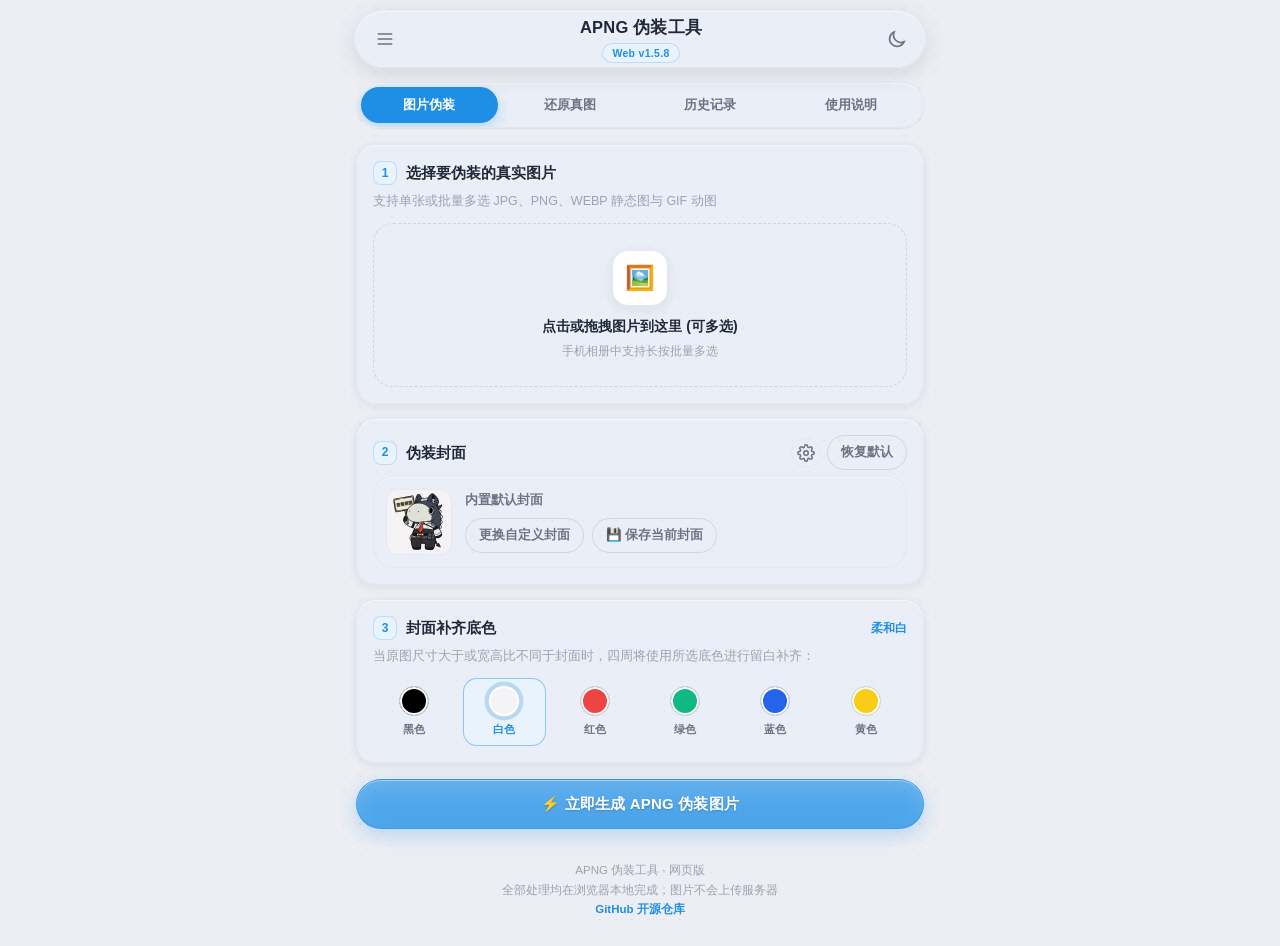
==== webview_app/src/main/assets/web/index.html @ 4ea67d05 "feat(apk): 新增网页版壳应用 webview_app（Android） - 独立 WebView 壳工程，点开即整屏加载内置网页版（assets/web 离线运行），与网页端功能完全一致 -" ====
﻿<!DOCTYPE html>
<html lang="zh-CN">
<head>
  <meta charset="UTF-8">
  <meta name="viewport" content="width=device-width, initial-scale=1.0, maximum-scale=1.0, user-scalable=no">
  <title>APNG 图片伪装工具 - 前端网页版</title>
  <meta name="theme-color" content="#2563EB">
  <script>
    (function () {
      var saved = null;
      try { saved = localStorage.getItem("png_web_theme"); } catch (e) {}
      var dark = saved ? saved === "dark" : window.matchMedia("(prefers-color-scheme: dark)").matches;
      document.documentElement.classList.toggle("dark", !!dark);
    })();
  </script>
  <link rel="stylesheet" href="css/style.css?v=1.5.8.3">
</head>
<body>

<div class="app-container">
  <!-- 头部 -->
  <header class="app-header">
    <div class="app-header-inner">
      <button id="btn-menu-more" class="icon-btn" aria-label="更多功能" aria-haspopup="true" aria-expanded="false">
        <svg viewBox="0 0 24 24" width="20" height="20" fill="none" stroke="currentColor" stroke-width="2" stroke-linecap="round"><path d="M4 6h16M4 12h16M4 18h16"/></svg>
      </button>
      <div class="app-head-center">
        <div class="app-title">APNG 伪装工具</div>
        <div class="app-badge">Web v1.5.8</div>
      </div>
      <div class="app-header-actions">
        <button id="btn-header-home" class="icon-btn" aria-label="回到主页" title="回到主页" hidden>
          <svg viewBox="0 0 24 24" width="20" height="20" fill="none" stroke="currentColor" stroke-width="2" stroke-linecap="round" stroke-linejoin="round"><path d="M3 10.5L12 3l9 7.5"/><path d="M5 9.5V21h14V9.5"/><path d="M10 21v-6h4v6"/></svg>
        </button>
        <button id="btn-theme" class="icon-btn" aria-label="切换夜间模式">
          <svg class="icon-sun" viewBox="0 0 24 24" width="20" height="20" fill="none" stroke="currentColor" stroke-width="2" stroke-linecap="round"><circle cx="12" cy="12" r="4"/><path d="M12 3v2m0 14v2M3 12h2m14 0h2M6.3 6.3l1.4 1.4m8.6 8.6l1.4 1.4M17.7 6.3l-1.4 1.4M7.7 17.7l-1.4 1.4"/></svg>
          <svg class="icon-moon" viewBox="0 0 24 24" width="20" height="20" fill="none" stroke="currentColor" stroke-width="2" stroke-linecap="round"><path d="M20.4 15.4A9 9 0 1 1 8.6 3.6a9 9 0 0 0 11.8 11.8z"/></svg>
        </button>
      </div>
    </div>
  </header>

  <!-- 更多功能菜单 -->
  <div id="menu-more" class="menu-sheet" hidden>
    <div class="menu-sheet-title">更多功能</div>
    <button class="menu-item" data-tab="page-split">
      <span class="menu-item-icon"><svg viewBox="0 0 24 24" width="18" height="18" fill="none" stroke="currentColor" stroke-width="2" stroke-linecap="round"><rect x="3" y="3" width="18" height="18" rx="2"/><path d="M9 3v18M15 3v18"/></svg></span>
      <span class="menu-item-text"><strong>拆解动图</strong><em>把 GIF 逐帧拆成 PNG</em></span>
    </button>
    <button class="menu-item" data-tab="page-chaos">
      <span class="menu-item-icon"><svg viewBox="0 0 24 24" width="18" height="18" fill="none" stroke="currentColor" stroke-width="2" stroke-linecap="round"><path d="M4 4h6v6H4zM14 4h6v6h-6zM4 14h6v6H4zM14 14h6v6h-6z"/></svg></span>
      <span class="menu-item-text"><strong>图片混淆</strong><em>曲线置换混淆，可无损还原</em></span>
    </button>
    <button class="menu-item" data-tab="page-clean">
      <span class="menu-item-icon"><svg viewBox="0 0 24 24" width="18" height="18" fill="none" stroke="currentColor" stroke-width="2" stroke-linecap="round" stroke-linejoin="round"><path d="M3 6h18"/><path d="M8 6V4h8v2"/><path d="M6 6l1 14h10l1-14"/><path d="M10 11v5M14 11v5"/></svg></span>
      <span class="menu-item-text"><strong>信息处理</strong><em>抹除/查看元数据与 NovelAI 提示词</em></span>
    </button>
    <button class="menu-item" data-tab="page-weathering">
      <span class="menu-item-icon"><svg viewBox="0 0 24 24" width="18" height="18" fill="none" stroke="currentColor" stroke-width="2" stroke-linecap="round" stroke-linejoin="round"><path d="M12 3c.5 2.5-1.5 4.5-3 6-1.7 1.7-3 3.2-3 5.5A6 6 0 0 0 12 21a6 6 0 0 0 6-6.5c0-2.3-1.3-3.8-3-5.5-1.5-1.5-3.5-3.5-3-6z"/></svg></span>
      <span class="menu-item-text"><strong>电子包浆</strong><em>一键做旧，仿老图泛绿噪点效果</em></span>
    </button>
    <button class="menu-item" data-tab="page-merge">
      <span class="menu-item-icon"><svg viewBox="0 0 24 24" width="18" height="18" fill="none" stroke="currentColor" stroke-width="2" stroke-linecap="round" stroke-linejoin="round"><rect x="3" y="3" width="7" height="18" rx="1.5"/><rect x="14" y="3" width="7" height="18" rx="1.5"/></svg></span>
      <span class="menu-item-text"><strong>图片处理</strong><em>拼接 / 网格 / 九宫格切图 / 覆盖 / 证件照</em></span>
    </button>
    <button class="menu-item" data-tab="page-md5">
      <span class="menu-item-icon"><svg viewBox="0 0 24 24" width="18" height="18" fill="none" stroke="currentColor" stroke-width="2" stroke-linecap="round" stroke-linejoin="round"><path d="M14 3v6h6"/><path d="M14 3H6a2 2 0 0 0-2 2v14a2 2 0 0 0 2 2h12a2 2 0 0 0 2-2V9z"/><path d="M9 13h6M9 17h6"/></svg></span>
      <span class="menu-item-text"><strong>图片工具</strong><em>MD5 增改 / 图片压缩 / 格式转换</em></span>
    </button>
  </div>

  <!-- Tab 栏（主 Tab / 功能模式两种状态） -->
  <div class="tab-container">
    <div class="tab-bar" id="main-tab-bar">
      <button class="tab-btn active" data-tab="page-disguise">图片伪装</button>
      <button class="tab-btn" data-tab="page-restore">还原真图</button>
      <button class="tab-btn" data-tab="page-history">历史记录</button>
      <button class="tab-btn" data-tab="page-help">使用说明</button>
    </div>
    <div class="tab-bar feature-bar" id="feature-tab-bar" hidden>
      <div class="feature-bar-title" id="txt-feature-name"><span class="feature-name-wrap"><span class="feature-name-emoji" id="txt-feature-emoji"></span><span id="txt-feature-text">功能</span></span></div>
      <div class="segmented feature-sub-tabs" id="merge-sub-tabs" hidden>
        <button class="segmented-btn" data-sub="merge">图片拼接</button>
        <button class="segmented-btn" data-sub="gridmerge">网格拼接</button>
        <button class="segmented-btn" data-sub="grid">九宫格切图</button>
        <button class="segmented-btn" data-sub="overlay">覆盖图片</button>
        <button class="segmented-btn" data-sub="idphoto">相片处理</button>
        <button class="segmented-btn" data-sub="md5hash">MD5 哈希</button>
        <button class="segmented-btn" data-sub="imgcompress">图片压缩</button>
        <button class="segmented-btn" data-sub="imgconvert">格式转换</button>
      </div>
    </div>
  </div>

  <!-- 内容区 -->
  <main class="content-area">

    <!-- PAGE 1: 图片伪装 -->
    <section id="page-disguise" class="tab-page active">
      <!-- 1. 选择真实图片 -->
      <div class="card">
        <div class="card-title"><span class="step-badge">1</span><span class="title-text">选择要伪装的真实图片</span></div>
        <div class="card-desc">支持单张或批量多选 JPG、PNG、WEBP 静态图与 GIF 动图</div>
        <div class="upload-box" id="box-src-upload">
          <input type="file" id="input-src-images" accept="image/*" multiple style="display: none;">
          <div class="upload-icon">🖼️</div>
          <div class="upload-text">点击或拖拽图片到这里 (可多选)</div>
          <div class="upload-hint">手机相册中支持长按批量多选</div>
          <img id="img-src-preview" class="file-preview-img" alt="原图预览">
        </div>
        <div id="badge-src-info" class="file-info-badge"></div>
      </div>

      <!-- 2. 伪装封面设置 -->
      <div class="card">
        <div class="card-title">
          <span class="step-badge">2</span>
          <span class="title-text">伪装封面</span>
          <span class="title-actions">
            <button id="btn-cover-settings" class="icon-btn-sm" aria-label="封面设置" aria-haspopup="true" aria-expanded="false" title="封面设置">
              <svg viewBox="0 0 24 24" width="18" height="18" fill="none" stroke="currentColor" stroke-width="2" stroke-linecap="round" stroke-linejoin="round"><circle cx="12" cy="12" r="3"/><path d="M19.4 15a1.65 1.65 0 0 0 .33 1.82l.06.06a2 2 0 1 1-2.83 2.83l-.06-.06a1.65 1.65 0 0 0-1.82-.33 1.65 1.65 0 0 0-1 1.51V21a2 2 0 0 1-4 0v-.09A1.65 1.65 0 0 0 9 19.4a1.65 1.65 0 0 0-1.82.33l-.06.06a2 2 0 1 1-2.83-2.83l.06-.06a1.65 1.65 0 0 0 .33-1.82 1.65 1.65 0 0 0-1.51-1H3a2 2 0 0 1 0-4h.09A1.65 1.65 0 0 0 4.6 9a1.65 1.65 0 0 0-.33-1.82l-.06-.06a2 2 0 1 1 2.83-2.83l.06.06a1.65 1.65 0 0 0 1.82.33H9a1.65 1.65 0 0 0 1-1.51V3a2 2 0 0 1 4 0v.09a1.65 1.65 0 0 0 1 1.51 1.65 1.65 0 0 0 1.82-.33l.06-.06a2 2 0 1 1 2.83 2.83l-.06.06a1.65 1.65 0 0 0-.33 1.82V9a1.65 1.65 0 0 0 1.51 1H21a2 2 0 0 1 0 4h-.09a1.65 1.65 0 0 0-1.51 1z"/></svg>
            </button>
            <button id="btn-reset-cover" class="btn-outline">恢复默认</button>
          </span>
        </div>
        <div class="cover-row">
          <img id="img-cover-thumb" class="cover-thumb" src="assets/default_cover.png" alt="封面">
          <div class="cover-info">
            <div id="txt-cover-status" class="cover-status">内置默认封面</div>
            <div class="cover-btns">
              <input type="file" id="input-custom-cover" accept="image/*" style="display: none;">
              <button id="btn-pick-cover" class="btn-outline">更换自定义封面</button>
              <button id="btn-save-cover" class="btn-outline">💾 保存当前封面</button>
            </div>
          </div>
        </div>

        <!-- 封面设置浮层 -->
        <div id="cover-settings-pop" class="cover-settings-pop" hidden>
          <div class="cover-settings-head">
            <span class="cover-settings-title">封面设置</span>
            <button id="btn-cover-settings-close" class="icon-btn-sm" aria-label="关闭" title="关闭">
              <svg viewBox="0 0 24 24" width="16" height="16" fill="none" stroke="currentColor" stroke-width="2.2" stroke-linecap="round"><path d="M6 6l12 12M18 6L6 18"/></svg>
            </button>
          </div>
          <div class="switch-row">
            <span class="switch-row-text">
              <span class="switch-row-title">防吞<button type="button" class="switch-row-badge" id="btn-anti-swallow-info" title="查看实现原理">测试功能</button></span>
              <span class="switch-row-desc">让每次生成的封面略有不同，降低被聊天软件判重"吞图"的概率。若无效请去 GitHub 仓库反馈。</span>
            </span>
            <span class="switch">
              <input type="checkbox" id="chk-anti-swallow">
              <span class="switch-slider"></span>
            </span>
          </div>
          <div class="switch-row">
            <span class="switch-row-text">
              <span class="switch-row-title">保留原图元数据</span>
              <span class="switch-row-desc">保留 EXIF 拍摄信息 / 位置 / NovelAI 提示词参数（默认去除）。</span>
            </span>
            <span class="switch">
              <input type="checkbox" id="chk-keep-meta">
              <span class="switch-slider"></span>
            </span>
          </div>
        </div>
      </div>

      <!-- 3. 补齐底色设置 -->
      <div class="card">
        <div class="card-title">
          <span class="step-badge">3</span>
          <span class="title-text">封面补齐底色</span>
          <span id="txt-selected-color-name" style="color: var(--primary); font-size: 12px; font-weight: 700;">柔和白</span>
        </div>
        <div class="card-desc">当原图尺寸大于或宽高比不同于封面时，四周将使用所选底色进行留白补齐：</div>
        <div class="color-selector">
          <div class="color-item" data-color="#000000" data-name="纯黑色" data-key="black">
            <div class="color-dot" style="background: #000000;"></div>
            <div class="color-label">黑色</div>
          </div>
          <div class="color-item selected" data-color="#f4f4f6" data-name="柔和白" data-key="white">
            <div class="color-dot" style="background: #f4f4f6;"></div>
            <div class="color-label">白色</div>
          </div>
          <div class="color-item" data-color="#EF4444" data-name="喜庆红" data-key="red">
            <div class="color-dot" style="background: #EF4444;"></div>
            <div class="color-label">红色</div>
          </div>
          <div class="color-item" data-color="#10B981" data-name="护眼绿" data-key="green">
            <div class="color-dot" style="background: #10B981;"></div>
            <div class="color-label">绿色</div>
          </div>
          <div class="color-item" data-color="#2563EB" data-name="经典蓝" data-key="blue">
            <div class="color-dot" style="background: #2563EB;"></div>
            <div class="color-label">蓝色</div>
          </div>
          <div class="color-item" data-color="#FACC15" data-name="明亮黄" data-key="yellow">
            <div class="color-dot" style="background: #FACC15;"></div>
            <div class="color-label">黄色</div>
          </div>
        </div>
      </div>

      <!-- 伪装按钮 -->
      <button id="btn-do-disguise" class="btn-primary-large">⚡ 立即生成 APNG 伪装图片</button>

      <!-- 伪装结果展示 -->
      <div id="card-disguise-result" class="card result-card">
        <div class="card-title" id="txt-disguise-title">🎉 伪装生成成功 (双重视角预览)</div>
        <div class="preview-grid">
          <div class="preview-box">
            <div class="preview-box-title">对方视角(聊天列表/缩略图)</div>
            <img id="img-result-cover" class="preview-img" alt="对方视角">
          </div>
          <div class="preview-box">
            <div class="preview-box-title">真实内容(点开/还原所见)</div>
            <img id="img-result-real" class="preview-img" alt="真实内容">
          </div>
        </div>
        <div id="txt-disguise-summary" class="card-desc" style="margin-top: 10px; margin-bottom: 0;"></div>
        <div class="action-row">
          <button id="btn-download-disguise" class="btn-primary-large" style="margin-top: 0;">💾 全部下载保存</button>
          <button id="btn-share-disguise" class="btn-outline">🚀 调用系统分享</button>
        </div>
      </div>
    </section>

    <!-- PAGE 2: 还原真图 -->
    <section id="page-restore" class="tab-page">
      <div class="card">
        <div class="card-title"><span class="step-badge">1</span><span class="title-text">选择收到的伪装图片</span></div>
        <div class="card-desc">选择在聊天软件中保存下来的伪装 .png 文件进行提取还原</div>
        <div class="upload-box" id="box-restore-upload">
          <input type="file" id="input-restore-images" accept="image/*" multiple style="display: none;">
          <div class="upload-icon">🔍</div>
          <div class="upload-text">点击或拖拽伪装文件到这里</div>
          <div class="upload-hint">支持一次性选择多个伪装图片文件批量提取</div>
          <img id="img-restore-src-preview" class="file-preview-img" alt="已选预览">
        </div>
        <div id="badge-restore-info" class="file-info-badge"></div>
      </div>

      <!-- 还原按钮 -->
      <button id="btn-do-restore" class="btn-primary-large">🔍 立即还原真实图片 / 动图</button>

      <!-- 还原结果展示 -->
      <div id="card-restore-result" class="card result-card">
        <div class="card-title" id="txt-restore-title">✨ 成功提取还原真实图片</div>
        <div style="text-align: center; margin-top: 10px;">
          <img id="img-restored-preview" class="preview-img zoomable" style="height: 200px;" alt="还原真图" title="点击查看大图">
        </div>
        <div id="txt-restore-summary" class="card-desc" style="margin-top: 10px; margin-bottom: 0;"></div>
        <div class="action-row">
          <button id="btn-download-restored" class="btn-primary-large" style="margin-top: 0;">💾 全部下载到本地</button>
          <button id="btn-share-restored" class="btn-outline">🚀 调用系统分享</button>
        </div>

        <!-- 附带：伪装图封面 -->
        <div id="restore-cover-section" class="restore-cover-section">
          <div class="restore-cover-head">
            <span class="restore-cover-title">伪装封面</span>
            <span class="restore-cover-hint">这张伪装图对外显示的封面图 · 点图可看大图</span>
          </div>
          <div class="restore-cover-body">
            <img id="img-restore-cover" class="restore-cover-thumb zoomable" alt="伪装封面" title="点击查看大图">
            <button id="btn-download-cover" class="btn-outline">💾 保存封面图</button>
          </div>
        </div>
      </div>
    </section>

    <!-- PAGE 3: 拆解动图 -->
    <section id="page-split" class="tab-page">
      <div class="card">
        <div class="card-title"><span class="step-badge">1</span><span class="title-text">拆解 GIF 动图</span></div>
        <div class="card-desc">将 GIF 动图逐帧拆解为 PNG 图片，可一键保存全部帧</div>
        <div class="upload-box" id="box-split-upload">
          <input type="file" id="input-split-images" accept="image/gif,.gif" multiple style="display: none;">
          <div class="upload-icon">🎞️</div>
          <div class="upload-text">点击或拖拽 GIF 动图到这里</div>
          <div class="upload-hint">支持一次性选择多个 GIF 动图批量拆解</div>
          <img id="img-split-src-preview" class="file-preview-img" alt="动图预览">
        </div>
        <div id="badge-split-info" class="file-info-badge"></div>
      </div>

      <button id="btn-do-split" class="btn-primary-large">✂️ 立即拆解 GIF 动图</button>

      <div id="card-split-result" class="card result-card">
        <div class="card-title" id="txt-split-title">✂️ 动图拆解完成</div>
        <div id="split-frame-grid" class="split-frame-grid"></div>
        <div id="txt-split-summary" class="card-desc" style="margin-top: 10px; margin-bottom: 0;"></div>
        <div class="action-row">
          <button id="btn-download-split" class="btn-primary-large" style="margin-top: 0;">💾 一键保存全部帧</button>
        </div>
      </div>
    </section>

    <!-- PAGE 4: 历史记录 -->
    <section id="page-history" class="tab-page">
      <div class="card">
        <div class="card-title">
          <span class="title-text">本地离线缓存管理</span>
          <span class="title-actions">
            <button id="btn-select-history" class="btn-outline">选择</button>
            <button id="btn-clear-history" class="btn-outline btn-outline-danger">清空所有记录</button>
          </span>
        </div>
        <div id="txt-history-stat" class="card-desc" style="margin-bottom: 0;">当前已记录 0 个文件 (占用 0 B 浏览器本地存储)</div>
      </div>

      <div id="list-history-container">
        <!-- 动态渲染历史列表 -->
      </div>

      <div id="history-selection-bar" class="history-selection-bar" hidden>
        <span id="txt-history-selected" class="history-selection-text">已选 0 项</span>
        <div class="history-selection-actions">
          <button id="btn-history-select-all" class="btn-outline">全选</button>
          <button id="btn-history-delete-selected" class="btn-outline btn-outline-danger">删除所选</button>
          <button id="btn-history-select-cancel" class="btn-outline">取消</button>
        </div>
      </div>
    </section>

    <!-- PAGE 5: 使用说明 -->
    <section id="page-help" class="tab-page">
      <div class="card">
        <div class="card-title"><span class="title-text">开发者与开源项目</span></div>
        <div class="card-desc" style="margin-top: 6px;">
          本项目由 Zeraphyms 所制<br>
          GitHub 仓库: <a href="https://github.com/Zeraphyms/PNG-phantom-tank" target="_blank" style="color: #2563EB;">https://github.com/Zeraphyms/PNG-phantom-tank</a>
        </div>
      </div>

      <div class="card">
        <div class="card-title"><span class="title-text">工作原理</span></div>
        <div class="card-desc" style="margin-top: 6px; line-height: 1.6;">
          本工具采用 <strong>APNG (Animated Portable Network Graphics) 特殊隐写机制</strong>：<br>
          • <strong>默认静止帧 (IDAT)</strong>：写入伪装封面图片。<br>
          • <strong>隐藏动画帧 (fcTL+fdAT)</strong>：写入你的真实原图或动态 GIF。<br>
          • 聊天软件在相册缩略列表中只能看到封面；对方点开或使用本工具点击「还原真图」即可查看和提取完整真实内容。
        </div>
      </div>

      <div class="card">
        <div class="card-title" style="color: var(--danger);"><span class="title-text">发送到 QQ / 微信重要提醒</span></div>
        <div class="card-desc" style="margin-top: 6px; line-height: 1.6; color: #475569;">
          • QQ/微信以默认「普通图片」方式发送会进行二次有损转码，剔除动画扩展帧导致隐藏内容丢失！<br>
          • <strong>正确发送方式</strong>：<br>
          1. 手机 QQ 发图时务必勾选<strong>【原图】</strong>；或点击加号以<strong>【文件】</strong>形式发送 .png 文件。<br>
          2. 对方保存文件后打开本网页点击「还原真图」，即可无损提取出原图 / 动图！
        </div>
      </div>

      <div class="card">
        <div class="card-title"><span class="title-text">纯本地安全与隐私</span></div>
        <div class="card-desc" style="margin-top: 6px; color: #059669;">
          • 100% 纯本地浏览器端处理，所有图片合成与还原均在您的手机/电脑内存中完成，<strong>绝不上载任何外部服务器</strong>，安全保密。
        </div>
      </div>
    </section>

    <!-- PAGE 6: 图片混淆 -->
    <section id="page-chaos" class="tab-page">
      <div class="card">
        <div class="card-title">
          <span class="step-badge">1</span>
          <span class="title-text">选择图片</span>
          <span class="title-actions">
            <button id="btn-chaos-mode" class="btn-outline">切换多图模式</button>
          </span>
        </div>
        <div class="card-desc">支持 JPG、PNG、WEBP 等常见格式，超过 2000 万像素或单边超 6000 像素会自动等比缩小</div>
        <label class="meta-toggle" id="wrap-chaos-noscale">
          <input type="checkbox" id="chk-chaos-noscale">
          <span class="meta-toggle-text"><span class="warn-badge">!</span>不缩小（按原图尺寸处理）：超大图会占用大量内存，可能导致浏览器卡顿甚至崩溃，请谨慎选择</span>
        </label>
        <div class="upload-box" id="box-chaos-upload">
          <input type="file" id="input-chaos-image" accept="image/*" style="display: none;">
          <div class="upload-icon">🌀</div>
          <div class="upload-text">点击或拖拽图片到这里</div>
          <div class="upload-hint">处理全程在本地浏览器完成，不上传任何服务器</div>
          <img id="img-chaos-preview" class="file-preview-img" alt="原图预览">
        </div>
        <div id="badge-chaos-info" class="file-info-badge"></div>
      </div>

      <div class="card">
        <div class="card-title"><span class="step-badge">2</span><span class="title-text">处理方式</span></div>
        <div class="card-desc">混淆可叠加多次；若图片被混淆过，需要相同次数的解混淆才能还原</div>
        <div class="segmented" id="chaos-mode-group" role="group" aria-label="处理方式">
          <button class="segmented-btn active" data-mode="enc">混淆</button>
          <button class="segmented-btn" data-mode="dec">解混淆</button>
        </div>
        <div class="chaos-preview-row" id="chaos-single-preview-row">
          <div class="chaos-preview-box">
            <div class="chaos-preview-title" id="txt-chaos-label-out">处理结果</div>
            <div class="chaos-preview-frame">
              <img id="img-chaos-out" class="preview-img zoomable" alt="处理结果" title="点击查看大图" hidden>
              <span class="chaos-preview-empty" id="chaos-empty-out">待处理</span>
            </div>
          </div>
        </div>
        <div class="action-row">
          <button id="btn-chaos-run" class="btn-primary-large" style="margin-top: 0;">🌀 立即处理</button>
          <button id="btn-chaos-reset" class="btn-outline" style="flex: 0 0 auto;">还原为原图</button>
        </div>
        <div id="txt-chaos-summary" class="card-desc" style="margin-top: 10px; margin-bottom: 0;"></div>
        <div class="action-row" id="chaos-result-actions" style="display: none;">
          <button id="btn-chaos-download" class="btn-primary-large" style="margin-top: 0;">💾 保存结果图片</button>
        </div>
      </div>

      <div class="card" id="card-chaos-batch" style="display: none;">
        <div class="card-title" id="txt-chaos-batch-title">🌀 多图批量处理结果</div>
        <div id="chaos-batch-grid" class="split-frame-grid"></div>
        <div id="txt-chaos-batch-summary" class="card-desc" style="margin-top: 10px; margin-bottom: 0;"></div>
        <div class="action-row">
          <button id="btn-chaos-batch-download" class="btn-primary-large" style="margin-top: 0;">💾 一键保存全部结果</button>
        </div>
      </div>
    </section>

    <!-- PAGE 7: 清除信息 -->
    <section id="page-clean" class="tab-page">
      <div class="card">
        <div class="card-title"><span class="step-badge">1</span><span class="title-text">选择图片</span></div>
        <div class="card-desc">支持 JPG、PNG、WEBP 等常见格式，可多选 / 多张拖入；下方「信息清除」与「信息查看」共用这里的图片</div>
        <div class="upload-box" id="box-clean-upload">
          <input type="file" id="input-clean-image" accept="image/*" multiple style="display: none;">
          <div class="upload-icon">🧹</div>
          <div class="upload-text">点击或拖拽图片到这里</div>
          <div class="upload-hint">处理全程在本地浏览器完成，不上传任何服务器</div>
          <img id="img-clean-preview" class="file-preview-img" alt="原图预览">
        </div>
        <div id="badge-clean-info" class="file-info-badge"></div>
      </div>

      <div class="card">
        <div class="card-title"><span class="step-badge">2</span><span class="title-text">信息清除</span></div>
        <div class="card-desc">移除图片中的 EXIF 拍摄信息、GPS 位置、NovelAI 提示词参数等隐藏信息，输出一张干净的图片（画面内容不变）。</div>
        <div class="action-row">
          <button id="btn-clean-run" class="btn-primary-large" style="margin-top: 0;">🧹 立即清除信息</button>
        </div>
        <div id="txt-clean-summary" class="card-desc" style="margin-top: 10px; margin-bottom: 0;"></div>
        <div class="action-row" id="clean-result-actions" style="display: none;">
          <button id="btn-clean-download" class="btn-primary-large" style="margin-top: 0;">💾 全部下载保存</button>
        </div>
      </div>

      <div class="card">
        <div class="card-title"><span class="step-badge">3</span><span class="title-text">信息查看</span></div>
        <div class="card-desc">解析图片里隐藏的 EXIF 拍摄信息与 GPS 位置（浏览器本地解析，不上传）。选中图片后自动刷新。</div>
        <div id="meta-view-result"></div>
      </div>
    </section>

    <!-- PAGE 8: 电子包浆 -->
    <section id="page-weathering" class="tab-page">
      <div class="card">
        <div class="card-title"><span class="step-badge">1</span><span class="title-text">选择图片</span></div>
        <div class="card-desc">支持 JPG、PNG、WEBP 等常见格式，做旧处理（噪点 / 泛绿 / 压缩 / 缩放）全程在本地完成</div>
        <div class="upload-box" id="box-ew-upload">
          <input type="file" id="input-ew-image" accept="image/*" style="display: none;">
          <div class="upload-icon">🏺</div>
          <div class="upload-text">点击或拖拽图片到这里</div>
          <div class="upload-hint">包浆效果仿老图，不可逆，请保留好原图</div>
          <img id="img-ew-preview" class="file-preview-img" alt="原图预览">
        </div>
        <div id="badge-ew-info" class="file-info-badge"></div>
      </div>

      <div class="card">
        <div class="card-title"><span class="step-badge">2</span><span class="title-text">包浆模式与参数</span></div>
        <div class="card-desc">官窑效果更自然（逐像素 YUV 误差累积，慢）；民窑速度更快（矩阵混合，效果生硬一些）</div>
        <div class="segmented" id="ew-mode-group" role="group" aria-label="包浆模式">
          <button class="segmented-btn active" data-mode="classic">官窑 (慢·效果好)</button>
          <button class="segmented-btn" data-mode="ng">民窑 (快)</button>
        </div>
        <div class="segmented" id="ew-preset-group" role="group" aria-label="包浆程度" style="margin-top: 10px;">
          <button class="segmented-btn" data-preset="low">元青花</button>
          <button class="segmented-btn active" data-preset="medium">唐三彩</button>
          <button class="segmented-btn" data-preset="high">兵马俑</button>
          <button class="segmented-btn" data-preset="custom">自定义朝代</button>
        </div>

        <div class="ew-slider-row">
          <span class="ew-slider-label">噪点</span>
          <input type="range" id="ew-slider-noise" class="ew-slider" min="0" max="0.2" step="0.005" value="0.02">
          <span class="ew-slider-val" id="ew-val-noise">2%</span>
        </div>
        <div class="ew-slider-row">
          <span class="ew-slider-label">泛绿</span>
          <input type="range" id="ew-slider-green" class="ew-slider" min="0" max="0.3" step="0.005" value="0.1">
          <span class="ew-slider-val" id="ew-val-green">10%</span>
        </div>
        <div class="ew-slider-row">
          <span class="ew-slider-label">压缩</span>
          <input type="range" id="ew-slider-quality" class="ew-slider" min="0" max="0.95" step="0.01" value="0.85">
          <span class="ew-slider-val" id="ew-val-quality">85%</span>
        </div>
        <div class="ew-slider-row">
          <span class="ew-slider-label">缩放</span>
          <input type="range" id="ew-slider-scale" class="ew-slider" min="0.1" max="1" step="0.05" value="1">
          <span class="ew-slider-val" id="ew-val-scale">100%</span>
        </div>

        <label class="meta-toggle">
          <input type="checkbox" id="chk-ew-watermark">
          <span class="meta-toggle-text">添加水印（右下角叠知乎/微博/贴吧/头条标识，图片需 ≥240×120）</span>
        </label>

        <div class="action-row" style="margin-top: 12px;">
          <button id="btn-ew-run" class="btn-primary-large" style="margin-top: 0;">🏺 立即包浆</button>
          <button id="btn-ew-revert" class="btn-outline" style="flex: 0 0 auto;">还原为原图</button>
        </div>
        <div id="txt-ew-summary" class="card-desc" style="margin-top: 10px; margin-bottom: 0;"></div>
      </div>

      <div class="card" id="card-ew-result" style="display: none;">
        <div class="card-title" id="txt-ew-result-title">🏺 包浆完成</div>
        <div class="chaos-preview-row">
          <div class="chaos-preview-box">
            <div class="chaos-preview-title">包浆成品</div>
            <div class="chaos-preview-frame">
              <img id="img-ew-out" class="preview-img zoomable" alt="包浆成品" title="点击查看大图" hidden>
              <span class="chaos-preview-empty" id="ew-empty-out">待处理</span>
            </div>
          </div>
        </div>
        <div class="action-row">
          <button id="btn-ew-download" class="btn-primary-large" style="margin-top: 0;">💾 保存包浆图片</button>
        </div>
      </div>
    </section>

    <!-- PAGE 9: 图片处理（拼接 / 九宫格切图） -->
    <section id="page-merge" class="tab-page">
      <!-- 子面板 1: 图片拼接 -->
      <div id="panel-merge-merge" class="merge-sub-panel">
      <div class="card">
        <div class="card-title"><span class="step-badge">1</span><span class="title-text">选择图片</span></div>
        <div class="card-desc">支持 JPG、PNG、WEBP 等常见格式，可多选 / 多张拖入，按选择顺序拼接</div>
        <div class="upload-box" id="box-merge-upload">
          <input type="file" id="input-merge-image" accept="image/*" multiple style="display: none;">
          <div class="upload-icon">🧩</div>
          <div class="upload-text">点击或拖拽图片到这里 (可多选)</div>
          <div class="upload-hint">拼接全程在本地浏览器完成，不上传任何服务器</div>
          <img id="img-merge-preview" class="file-preview-img" alt="原图预览">
        </div>
        <div id="badge-merge-info" class="file-info-badge"></div>
        <div id="merge-file-list" class="merge-file-list"></div>
      </div>

      <div class="card">
        <div class="card-title"><span class="step-badge">2</span><span class="title-text">拼接设置</span></div>
        <div class="segmented" id="merge-direction-group" role="group" aria-label="拼接方向">
          <button class="segmented-btn active" data-dir="v">竖向拼接</button>
          <button class="segmented-btn" data-dir="h">横向拼接</button>
        </div>

        <div class="ew-slider-row">
          <span class="ew-slider-label">间距</span>
          <input type="range" id="merge-slider-gap" class="ew-slider" min="0" max="200" step="1" value="0">
          <span class="ew-slider-val" id="merge-val-gap">0px</span>
        </div>
        <div class="ew-slider-row">
          <span class="ew-slider-label">边距</span>
          <input type="range" id="merge-slider-margin" class="ew-slider" min="0" max="200" step="1" value="0">
          <span class="ew-slider-val" id="merge-val-margin">0px</span>
        </div>
        <div class="ew-slider-row">
          <span class="ew-slider-label">圆角</span>
          <input type="range" id="merge-slider-radius" class="ew-slider" min="0" max="150" step="1" value="0">
          <span class="ew-slider-val" id="merge-val-radius">0px</span>
          <div class="segmented merge-radius-mode" id="merge-radius-mode-group" role="group" aria-label="圆角应用对象">
            <button class="segmented-btn active" data-radius-mode="each">单图</button>
            <button class="segmented-btn" data-radius-mode="whole">整图</button>
          </div>
        </div>

        <div class="ew-slider-row">
          <span class="ew-slider-label">背景</span>
          <div class="merge-bg-row" id="merge-bg-group">
            <button class="merge-bg-btn" data-bg="#FFFFFF" style="background:#FFFFFF;" title="白"></button>
            <button class="merge-bg-btn" data-bg="#000000" style="background:#000000;" title="黑"></button>
            <button class="merge-bg-btn" data-bg="#F5F5F5" style="background:#F5F5F5;" title="浅灰"></button>
            <button class="merge-bg-btn" data-bg="#2B2B2B" style="background:#2B2B2B;" title="深灰"></button>
            <button class="merge-bg-btn active" data-bg="transparent" style="background-image:linear-gradient(45deg,#ccc 25%,transparent 25%,transparent 75%,#ccc 75%),linear-gradient(45deg,#ccc 25%,transparent 25%,transparent 75%,#ccc 75%);background-size:8px 8px;background-position:0 0,4px 4px;" title="透明"></button>
          </div>
        </div>

        <div class="card-desc" style="margin-top: 12px;">尺寸对齐（竖拼统一宽度 / 横拼统一高度）</div>
        <div class="segmented" id="merge-unify-group" role="group" aria-label="尺寸对齐" style="margin-top: 6px;">
          <button class="segmented-btn" data-unify="none">原始尺寸</button>
          <button class="segmented-btn" data-unify="min">最小化</button>
          <button class="segmented-btn active" data-unify="max">最大化</button>
        </div>
        <div class="card-desc" style="margin-top: 6px; font-size: 11.5px;">
          最小化：以最小的宽度/高度为基准统一缩小，避免放大导致模糊；最大化：以最大的为基准统一放大，尺寸更整齐（分辨率接近时推荐）
        </div>
      </div>

      <div class="card" id="card-merge-result" style="display: none;">
        <div class="card-title">🧩 拼接预览</div>
        <div class="card-desc" id="txt-merge-summary">调整参数实时更新</div>
        <div class="merge-preview-frame">
          <canvas id="canvas-merge-out" class="merge-preview-canvas" hidden></canvas>
          <span class="chaos-preview-empty" id="merge-empty-out">待拼接</span>
        </div>
        <div class="action-row">
          <button id="btn-merge-download" class="btn-primary-large" style="margin-top: 0;">💾 保存拼接图片</button>
        </div>
      </div>
      </div>

      <!-- 子面板 1.5: 网格拼接 -->
      <div id="panel-merge-gridmerge" class="merge-sub-panel" hidden>
        <div class="card">
          <div class="card-title"><span class="step-badge">1</span><span class="title-text">选择图片</span></div>
          <div class="card-desc">可多选 / 多张拖入，网格排列顺序 = 列表顺序（1→行优先填入），可拖拽调整</div>
          <div class="upload-box" id="box-gm-upload">
            <input type="file" id="input-gm-image" accept="image/*" multiple style="display: none;">
            <div class="upload-icon">🔲</div>
            <div class="upload-text">点击或拖拽图片到这里 (可多选)</div>
            <div class="upload-hint">处理全程在本地浏览器完成，不上传任何服务器</div>
            <img id="img-gm-preview" class="file-preview-img" alt="原图预览">
          </div>
          <div id="badge-gm-info" class="file-info-badge"></div>
          <div id="gm-file-list" class="merge-file-list"></div>
        </div>

        <div class="card">
          <div class="card-title"><span class="step-badge">2</span><span class="title-text">网格设置</span>
            <span class="title-actions">
              <div class="segmented merge-radius-mode" id="gm-orient-group" role="group" aria-label="切图方向">
                <button class="segmented-btn active" data-orient="h">横切</button>
                <button class="segmented-btn" data-orient="v">竖切</button>
              </div>
            </span>
          </div>

          <div class="card-desc">选择等分份数，再点击格子间的边缘合并出想要的拼版（L 形不可合并）</div>
          <div class="segmented" id="gm-divide-group" role="group" aria-label="等分份数">
            <button class="segmented-btn" data-divide="2">2 份</button>
            <button class="segmented-btn" data-divide="4">4 份</button>
            <button class="segmented-btn active" data-divide="6">6 份</button>
            <button class="segmented-btn" data-divide="8">8 份</button>
            <button class="segmented-btn" data-divide="9">9 份</button>
            <button class="segmented-btn" data-divide="16">16 份</button>
          </div>

          <div class="gm-editor-wrap" id="gm-editor-wrap">
            <div class="gm-mode-row">
              <div class="segmented merge-radius-mode" id="gm-tool-group" role="group" aria-label="编辑模式">
                <button class="segmented-btn active" data-tool="merge">合并模式</button>
                <button class="segmented-btn" data-tool="split">细分模式</button>
              </div>
              <span class="gm-mode-hint" id="txt-gm-mode-hint">先点一个块，再点相邻块合并</span>
            </div>
            <div id="gm-editor-grid" class="gm-editor-grid"></div>
            <div id="gm-split-pop" class="gm-split-pop" hidden></div>
            <div class="gm-editor-tip"><button type="button" id="btn-gm-undo" class="gm-reset-btn">撤回</button> · <button type="button" id="btn-gm-reset" class="gm-reset-btn">重置布局</button></div>
          </div>

          <div class="ew-slider-row">
            <span class="ew-slider-label">间距</span>
            <input type="range" id="gm-slider-gap" class="ew-slider" min="0" max="100" step="1" value="0">
            <span class="ew-slider-val" id="gm-val-gap">0px</span>
          </div>
          <div class="ew-slider-row">
            <span class="ew-slider-label">外边框</span>
            <input type="range" id="gm-slider-margin" class="ew-slider" min="0" max="100" step="1" value="0">
            <span class="ew-slider-val" id="gm-val-margin">0px</span>
          </div>
          <div class="ew-slider-row">
            <span class="ew-slider-label">圆角</span>
            <input type="range" id="gm-slider-radius" class="ew-slider" min="0" max="100" step="1" value="0">
            <span class="ew-slider-val" id="gm-val-radius">0px</span>
          </div>

          <div class="ew-slider-row">
            <span class="ew-slider-label">背景</span>
            <div class="merge-bg-row" id="gm-bg-group">
              <button class="merge-bg-btn active" data-bg="#FFFFFF" style="background:#FFFFFF;" title="白"></button>
              <button class="merge-bg-btn" data-bg="#000000" style="background:#000000;" title="黑"></button>
              <button class="merge-bg-btn" data-bg="#F5F5F5" style="background:#F5F5F5;" title="浅灰"></button>
              <button class="merge-bg-btn" data-bg="#2B2B2B" style="background:#2B2B2B;" title="深灰"></button>
              <button class="merge-bg-btn" data-bg="transparent" style="background-image:linear-gradient(45deg,#ccc 25%,transparent 25%,transparent 75%,#ccc 75%),linear-gradient(45deg,#ccc 25%,transparent 25%,transparent 75%,#ccc 75%);background-size:8px 8px;background-position:0 0,4px 4px;" title="透明"></button>
            </div>
          </div>

          <div class="ew-slider-row">
            <span class="ew-slider-label">裁切</span>
            <div class="merge-bg-row">
              <div class="segmented merge-radius-mode" id="gm-fit-group" role="group" aria-label="填充方式" style="transform-origin: left center;">
                <button class="segmented-btn active" data-fit="cover">填满裁切</button>
                <button class="segmented-btn" data-fit="contain">完整留白</button>
              </div>
            </div>
          </div>
          <div class="card-desc" style="margin-top: 8px; font-size: 11.5px;">
            填满裁切：每格等大，图片放大裁掉超出部分（格子整齐）；完整留白：图片完整显示，在格内居中留空
          </div>

          <div class="ov-text-row" style="margin-top: 12px;">
            <span class="ew-slider-label">输出宽度</span>
            <div class="ov-px-row">
              <input type="number" id="gm-out-width" class="ov-px-input" min="0" step="1" placeholder="自动">
              <span class="ov-px-x">px（0 或留空 = 按图片自动）</span>
            </div>
          </div>
        </div>

        <div class="card" id="card-gm-result" style="display: none;">
          <div class="card-title">🔲 网格拼接预览</div>
          <div class="card-desc" id="txt-gm-summary">调整参数实时更新</div>
          <div class="merge-preview-frame">
            <canvas id="canvas-gm-out" class="merge-preview-canvas" hidden></canvas>
            <span class="chaos-preview-empty" id="gm-empty-out">待拼接</span>
          </div>
          <div class="action-row">
            <button id="btn-gm-download" class="btn-primary-large" style="margin-top: 0;">💾 保存拼接图片</button>
          </div>
        </div>
      </div>

      <!-- 子面板 2: 九宫格切图 -->
      <div id="panel-merge-grid" class="merge-sub-panel" hidden>
        <div class="card">
          <div class="card-title"><span class="step-badge">1</span><span class="title-text">选择图片</span></div>
          <div class="card-desc">支持 JPG、PNG、WEBP 等常见格式，单张导入，切成九份发朋友圈 / 小红书</div>
          <div class="upload-box" id="box-grid-upload">
            <input type="file" id="input-grid-image" accept="image/*" style="display: none;">
            <div class="upload-icon">#️⃣</div>
            <div class="upload-text">点击或拖拽图片到这里</div>
            <div class="upload-hint">切图全程在本地浏览器完成，不上传任何服务器</div>
            <img id="img-grid-preview" class="file-preview-img" alt="原图预览">
          </div>
          <div id="badge-grid-info" class="file-info-badge"></div>
        </div>

        <div class="card">
          <div class="card-title"><span class="step-badge">2</span><span class="title-text">切图设置</span></div>
          <div class="segmented" id="grid-mode-group" role="group" aria-label="切图模式">
            <button class="segmented-btn active" data-grid-mode="square">正方形 3x3</button>
            <button class="segmented-btn" data-grid-mode="full">完整 3x3</button>
          </div>
          <div class="card-desc" style="margin-top: 8px; font-size: 11.5px;">
            正方形 3x3：先居中裁成正方形再九等分，每块完全一样大，发圈效果最整齐；完整 3x3：直接九等分原图，不裁不掉内容，适合比例接近方形的图
          </div>
          <div class="action-row" style="margin-top: 12px;">
            <button id="btn-grid-run" class="btn-primary-large" style="margin-top: 0;">#️⃣ 立即切图</button>
          </div>
          <div id="txt-grid-summary" class="card-desc" style="margin-top: 10px; margin-bottom: 0;"></div>
        </div>

        <div class="card" id="card-grid-result" style="display: none;">
          <div class="card-title" id="txt-grid-result-title">#️⃣ 切图完成</div>
          <div id="grid-frame-list" class="split-frame-grid grid-3x3"></div>
          <div class="action-row" style="margin-top: 12px;">
            <button id="btn-grid-download" class="btn-primary-large" style="margin-top: 0;">💾 一键保存全部九张</button>
          </div>
        </div>
      </div>

      <!-- 子面板 3: 覆盖图片 -->
      <div id="panel-merge-overlay" class="merge-sub-panel" hidden>
        <div class="card">
          <div class="card-title"><span class="step-badge">1</span><span class="title-text">底图与覆盖图</span></div>
          <div class="card-desc">先传底图，再添加覆盖图；全部在浏览器本地处理</div>
          <div class="ov-upload-row">
            <div class="upload-box ov-upload-box" id="box-ov-base-upload">
              <input type="file" id="input-ov-base" accept="image/*" style="display: none;">
              <div class="upload-icon">🖼️</div>
              <div class="upload-text">底图</div>
              <div class="upload-hint">点击或拖拽上传</div>
              <img id="img-ov-base-preview" class="file-preview-img" alt="底图预览">
            </div>
            <div class="upload-box ov-upload-box" id="box-ov-layer-upload">
              <input type="file" id="input-ov-layer" accept="image/*" multiple style="display: none;">
              <div class="upload-icon">🧬</div>
              <div class="upload-text">覆盖图</div>
              <div class="upload-hint">点击或拖拽，可多选</div>
              <img id="img-ov-layer-preview" class="file-preview-img" alt="覆盖图预览">
            </div>
          </div>
          <div id="badge-ov-base-info" class="file-info-badge"></div>
        </div>

        <div class="card">
          <div class="card-title"><span class="step-badge">2</span><span class="title-text">预览与编辑</span></div>
          <div class="card-desc">画布上：拖动图层内部调整位置，拖动右下控制点调整大小，拖动顶部控制点旋转</div>
          <div class="ov-canvas-wrap" id="ov-canvas-wrap">
            <canvas id="canvas-ov" class="ov-canvas"></canvas>
            <div id="ov-hint" class="ov-hint">上传底图后开始编辑</div>
          </div>
          <div class="action-row" style="margin-top: 12px; flex-wrap: wrap;">
            <button id="btn-ov-add-text" class="btn-outline" style="flex: 1;">🔤 添加文字</button>
            <button id="btn-ov-delete" class="btn-outline btn-outline-danger" style="flex: 0 0 auto;">🗑️ 删除选中</button>
          </div>
        </div>

        <div class="card" id="card-ov-props" style="display: none;">
          <div class="card-title"><span class="step-badge">3</span><span class="title-text">调整覆盖图层<span id="txt-ov-layer-kind" style="font-weight: 600; font-size: 12px; color: var(--text-muted);"></span></span></div>

          <div id="ov-props-image" hidden>
            <div class="ew-slider-row">
              <span class="ew-slider-label">透明度</span>
              <input type="range" id="ov-slider-opacity" class="ew-slider" min="0" max="1" step="0.01" value="1">
              <span class="ew-slider-val" id="ov-val-opacity">100%</span>
            </div>
            <div class="ew-slider-row">
              <span class="ew-slider-label">宽度</span>
              <input type="range" id="ov-slider-width" class="ew-slider" min="10" max="100" step="0.1" value="30">
              <span class="ew-slider-val" id="ov-val-width">30%</span>
            </div>
            <div class="ew-slider-row">
              <span class="ew-slider-label">角度</span>
              <input type="range" id="ov-slider-rotate" class="ew-slider" min="-180" max="180" step="1" value="0">
              <span class="ew-slider-val" id="ov-val-rotate">0°</span>
            </div>
            <div class="ew-slider-row">
              <span class="ew-slider-label">边框</span>
              <input type="range" id="ov-slider-border" class="ew-slider" min="0" max="40" step="1" value="0">
              <span class="ew-slider-val" id="ov-val-border">0px</span>
              <input type="color" id="ov-border-color" class="ov-color-input" value="#FFFFFF" title="边框颜色">
            </div>
            <div class="ew-slider-row">
              <span class="ew-slider-label">圆角</span>
              <input type="range" id="ov-slider-radius" class="ew-slider" min="0" max="150" step="1" value="0">
              <span class="ew-slider-val" id="ov-val-radius">0px</span>
            </div>
            <div class="ew-slider-row">
              <span class="ew-slider-label">高度</span>
              <input type="range" id="ov-slider-height" class="ew-slider" min="5" max="100" step="0.1" value="30" disabled>
              <span class="ew-slider-val" id="ov-val-height">30%</span>
              <label class="meta-toggle" style="padding: 0 0 0 6px; flex: 0 0 auto;">
                <input type="checkbox" id="chk-ov-free-scale">
                <span class="meta-toggle-text" style="font-size: 11.5px;">不保持比例</span>
              </label>
            </div>
            <div class="ov-text-row" style="margin-top: 12px;">
              <span class="ew-slider-label">精确尺寸</span>
              <div class="ov-px-row">
                <input type="number" id="ov-px-width" class="ov-px-input" min="1" step="1" placeholder="宽">
                <span class="ov-px-x">×</span>
                <input type="number" id="ov-px-height" class="ov-px-input" min="1" step="1" placeholder="高">
                <button id="btn-ov-apply-px" class="btn-outline" style="flex: 0 0 auto; padding: 8px 12px;">应用</button>
              </div>
            </div>
            <div class="action-row" style="margin-top: 10px;">
              <button id="btn-ov-fit-base" class="btn-outline" style="flex: 1;">⛶ 铺满底图尺寸</button>
            </div>
          </div>

          <div id="ov-props-text" hidden>
            <div class="ov-text-row">
              <span class="ew-slider-label">内容</span>
              <input type="text" id="ov-text-input" class="ov-text-input" placeholder="输入文字内容" maxlength="60">
            </div>
            <div class="ew-slider-row">
              <span class="ew-slider-label">透明度</span>
              <input type="range" id="ov-slider-t-opacity" class="ew-slider" min="0" max="1" step="0.01" value="1">
              <span class="ew-slider-val" id="ov-val-t-opacity">100%</span>
            </div>
            <div class="ew-slider-row">
              <span class="ew-slider-label">字号</span>
              <input type="range" id="ov-slider-t-size" class="ew-slider" min="12" max="200" step="1" value="48">
              <span class="ew-slider-val" id="ov-val-t-size">48px</span>
            </div>
            <div class="ew-slider-row">
              <span class="ew-slider-label">角度</span>
              <input type="range" id="ov-slider-t-rotate" class="ew-slider" min="-180" max="180" step="1" value="0">
              <span class="ew-slider-val" id="ov-val-t-rotate">0°</span>
            </div>
            <div class="ew-slider-row">
              <span class="ew-slider-label">样式</span>
              <div class="segmented merge-radius-mode" id="ov-text-weight-group" role="group" aria-label="字重" style="transform-origin: left center;">
                <button class="segmented-btn" data-weight="normal">细</button>
                <button class="segmented-btn active" data-weight="bold">粗</button>
              </div>
              <label class="meta-toggle" style="padding: 0 0 0 8px; flex: 0 0 auto;">
                <input type="checkbox" id="chk-ov-text-italic">
                <span class="meta-toggle-text" style="font-size: 11.5px; font-style: italic;">斜体</span>
              </label>
            </div>
            <div class="ew-slider-row">
              <span class="ew-slider-label">颜色</span>
              <div class="merge-bg-row">
                <input type="color" id="ov-text-color" class="ov-color-input" value="#FFFFFF">
                <label class="meta-toggle" style="padding: 0 0 0 8px;"><input type="checkbox" id="chk-ov-text-stroke" checked><span class="meta-toggle-text" style="font-size: 11.5px;">描边（黑）</span></label>
              </div>
            </div>
          </div>
        </div>

        <div class="card">
          <div class="card-title">📤 导出</div>
          <div class="card-desc" id="txt-ov-summary">调整完成后再下载</div>
          <div class="action-row">
            <button id="btn-ov-download" class="btn-primary-large" style="margin-top: 0;">💾 保存成品图</button>
          </div>
        </div>
      </div>

      <!-- 子面板 5: 相片处理（证件照） -->
      <div id="panel-merge-idphoto" class="merge-sub-panel" hidden>
      <div class="card">
        <div class="card-title"><span class="step-badge">1</span><span class="title-text">上传大头照</span></div>
        <div class="card-desc">正面免冠照效果最好；全程本地处理，不上传服务器</div>
        <div class="upload-box" id="box-idp-upload">
          <input type="file" id="input-idp-image" accept="image/*" style="display: none;">
          <div class="upload-icon">🪪</div>
          <div class="upload-text">点击或拖拽照片到这里</div>
          <div class="upload-hint">建议上半身正面照，纯色背景效果更佳</div>
          <img id="img-idp-preview" class="file-preview-img" alt="原图预览">
        </div>
        <div id="badge-idp-info" class="file-info-badge"></div>
      </div>

      <div class="card">
        <div class="card-title"><span class="step-badge">2</span><span class="title-text">规格与底色</span></div>
        <div class="segmented" id="idp-size-group" role="group" aria-label="证件照规格">
          <button class="segmented-btn active" data-size="1">1 寸</button>
          <button class="segmented-btn" data-size="s1">小 1 寸</button>
          <button class="segmented-btn" data-size="b1">大 1 寸</button>
          <button class="segmented-btn" data-size="2">2 寸</button>
          <button class="segmented-btn" data-size="s2">小 2 寸</button>
          <button class="segmented-btn" data-size="b2">大 2 寸</button>
        </div>
        <div class="card-desc" id="txt-idp-size-info" style="margin-top: 8px;">25×35mm · 295×413px · 300DPI</div>

        <div class="ew-slider-row">
          <span class="ew-slider-label">底色</span>
          <div class="merge-bg-row" id="idp-bg-group">
            <button class="merge-bg-btn active" data-bg="#FFFFFF" style="background:#FFFFFF;" title="白底"></button>
            <button class="merge-bg-btn" data-bg="#438EDB" style="background:#438EDB;" title="蓝底"></button>
            <button class="merge-bg-btn" data-bg="#D90000" style="background:#D90000;" title="红底"></button>
          </div>
        </div>

        <div class="ew-slider-row">
          <span class="ew-slider-label">缩放</span>
          <input type="range" id="idp-slider-scale" class="ew-slider" min="0.5" max="2" step="0.01" value="1">
          <span class="ew-slider-val" id="idp-val-scale">100%</span>
        </div>
        <div class="ew-slider-row">
          <span class="ew-slider-label">水平</span>
          <input type="range" id="idp-slider-x" class="ew-slider" min="-0.5" max="0.5" step="0.005" value="0">
          <span class="ew-slider-val" id="idp-val-x">0</span>
        </div>
        <div class="ew-slider-row">
          <span class="ew-slider-label">垂直</span>
          <input type="range" id="idp-slider-y" class="ew-slider" min="-0.5" max="0.5" step="0.005" value="0">
          <span class="ew-slider-val" id="idp-val-y">0</span>
        </div>
      </div>

      <div class="card" id="card-idp-result" style="display: none;">
        <div class="card-title">🪪 证件照预览</div>
        <div class="card-desc" id="txt-idp-summary"></div>
        <div class="merge-preview-frame">
          <canvas id="canvas-idp-out" class="merge-preview-canvas" hidden></canvas>
        </div>
        <div class="action-row">
          <button id="btn-idp-download" class="btn-primary-large" style="margin-top: 0;">💾 保存证件照</button>
          <button id="btn-idp-download-sheet" class="btn-primary-large" style="margin-top: 0;">🖨️ 保存 5 寸排版</button>
        </div>
      </div>
      </div>
    </section>

    <!-- PAGE 11: 图片工具（MD5 / 压缩 / 转换） -->
    <section id="page-md5" class="tab-page">

      <!-- 子面板 1: MD5 哈希 -->
      <div id="panel-md5-hash" class="merge-sub-panel">
      <div class="card">
        <div class="card-title"><span class="step-badge">1</span><span class="title-text">选择文件</span></div>
        <div class="card-desc">任意文件均可；读取与修改全程本地完成，不上传服务器</div>
        <div class="upload-box" id="box-md5-upload">
          <input type="file" id="input-md5-file" multiple style="display: none;">
          <div class="upload-icon">#️⃣</div>
          <div class="upload-text">点击或拖拽文件到这里</div>
          <div class="upload-hint">可多选 / 多张拖入，批量读取与修改</div>
        </div>
        <div id="badge-md5-info" class="file-info-badge"></div>
        <div id="txt-md5-hashes" class="md5-hash-list" style="display: none;"></div>
        <div class="action-row" id="md5-read-actions" style="display: none;">
          <button id="btn-md5-copy" class="btn-outline" style="flex: 1;">📋 复制全部</button>
          <button id="btn-md5-clear" class="btn-outline" style="flex: 1;">🧹 清空</button>
        </div>
      </div>

      <div class="card">
        <div class="card-title"><span class="step-badge">2</span><span class="title-text">修改 MD5（追加字节）</span></div>
        <div class="card-desc">对所有已选文件在末尾追加一段字节让哈希改变，不影响文件内容与显示；大小仅增加追加的字节数</div>
        <div class="ov-text-row">
          <span class="ew-slider-label">指定字节</span>
          <input type="text" id="input-md5-bytes" class="ov-text-input" placeholder="如 png-phantom-tank" maxlength="120" value="png-phantom-tank">
        </div>
        <div class="ov-text-row">
          <span class="ew-slider-label">副字节</span>
          <input type="text" id="input-md5-bytes2" class="ov-text-input" placeholder="如 1234567890" maxlength="120" value="1234567890">
        </div>
        <label class="meta-toggle" style="margin-top: 10px;">
          <input type="checkbox" id="chk-md5-random" checked>
          <span class="meta-toggle-text">追加随机字节（每个文件生成不同的 MD5）</span>
        </label>
        <div class="action-row" style="margin-top: 12px;">
          <button id="btn-md5-modify" class="btn-primary-large" style="margin-top: 0;">#️⃣ 批量修改并保存</button>
        </div>
        <div id="txt-md5-modify-result" class="card-desc" style="margin-top: 10px; margin-bottom: 0;"></div>
      </div>
      </div>

      <!-- 子面板 2: 图片压缩 -->
      <div id="panel-img-compress" class="merge-sub-panel" hidden>
        <div class="card">
          <div class="card-title"><span class="step-badge">1</span><span class="title-text">选择图片</span></div>
          <div class="card-desc">可多选 / 多张拖入，JPG / PNG / WEBP 均可，压缩全程本地完成</div>
          <div class="upload-box" id="box-cp-upload">
            <input type="file" id="input-cp-image" accept="image/*" multiple style="display: none;">
            <div class="upload-icon">🗜️</div>
            <div class="upload-text">点击或拖拽图片到这里 (可多选)</div>
            <div class="upload-hint">压缩输出统一为 JPG（体积最小）</div>
            <img id="img-cp-preview" class="file-preview-img" alt="原图预览">
          </div>
          <div id="badge-cp-info" class="file-info-badge"></div>
        </div>

        <div class="card">
          <div class="card-title"><span class="step-badge">2</span><span class="title-text">压缩设置</span>
            <span class="title-actions">
              <span class="card-desc" id="txt-cp-live">已选 0 张</span>
            </span>
          </div>
          <div class="ew-slider-row">
            <span class="ew-slider-label">压缩方式</span>
            <div class="segmented merge-radius-mode" id="cp-mode-group" role="group" aria-label="压缩方式">
              <button class="segmented-btn active" data-cp-mode="quality">仅画质</button>
              <button class="segmented-btn" data-cp-mode="scale">仅尺寸</button>
              <button class="segmented-btn" data-cp-mode="both">画质+尺寸</button>
            </div>
          </div>
          <div class="ew-slider-row">
            <span class="ew-slider-label">画质</span>
            <input type="range" id="cp-slider-quality" class="ew-slider" min="0.1" max="1" step="0.01" value="0.8">
            <span class="ew-slider-val" id="cp-val-quality">80%</span>
          </div>
          <div class="ew-slider-row" id="row-cp-scale" style="opacity: .45; pointer-events: none;">
            <span class="ew-slider-label">尺寸</span>
            <input type="range" id="cp-slider-scale" class="ew-slider" min="0.1" max="1" step="0.01" value="1">
            <span class="ew-slider-val" id="cp-val-scale">100%</span>
          </div>
          <div class="card-desc" id="txt-cp-size-hint" style="margin-bottom: 0;">等比例缩放：宽高同时缩放，不变形；输出仍为 JPG</div>
        </div>

        <div class="card" id="card-cp-result" style="display: none;">
          <div class="card-title">🗜️ 压缩预览
            <span class="title-actions">
              <button id="btn-cp-clear" class="gm-reset-btn" type="button">清空全部</button>
            </span>
          </div>
          <div class="card-desc" id="txt-cp-summary">拖动画质滑条实时更新（预览为缩小版画质示意，保存为原图高清压缩）</div>
          <div id="cp-preview-gallery" class="cp-preview-gallery cp-preview-vertical"></div>
          <div id="cp-result-list" class="cp-result-list"></div>
          <div class="action-row" style="margin-top: 12px;">
            <button id="btn-cp-download" class="btn-primary-large" style="margin-top: 0;">💾 一键保存全部</button>
          </div>
        </div>
      </div>

      <!-- 子面板 3: 格式转换 -->
      <div id="panel-img-convert" class="merge-sub-panel" hidden>
        <div class="card">
          <div class="card-title"><span class="step-badge">1</span><span class="title-text">选择图片</span></div>
          <div class="card-desc">可多选 / 多张拖入，转换全程本地完成</div>
          <div class="upload-box" id="box-cv-upload">
            <input type="file" id="input-cv-image" accept="image/*" multiple style="display: none;">
            <div class="upload-icon">🔄</div>
            <div class="upload-text">点击或拖拽图片到这里 (可多选)</div>
            <div class="upload-hint">支持 PNG / JPG / WEBP 互转</div>
            <img id="img-cv-preview" class="file-preview-img" alt="原图预览">
          </div>
          <div id="badge-cv-info" class="file-info-badge"></div>
          <div id="cv-file-list" class="merge-file-list"></div>
          <div class="action-row" id="cv-file-actions" style="display: none;">
            <button id="btn-cv-clearfiles" class="btn-outline" style="flex: 1;">🧹 全部移除</button>
          </div>
        </div>

        <div class="card">
          <div class="card-title"><span class="step-badge">2</span><span class="title-text">转换设置</span></div>
          <div class="ew-slider-row">
            <span class="ew-slider-label">目标</span>
            <div class="segmented merge-radius-mode" id="cv-format-group" role="group" aria-label="目标格式" style="transform-origin: left center;">
              <button class="segmented-btn" data-fmt="png">PNG</button>
              <button class="segmented-btn active" data-fmt="jpeg">JPG</button>
              <button class="segmented-btn" data-fmt="webp">WEBP</button>
            </div>
          </div>
          <div class="ew-slider-row" id="row-cv-quality">
            <span class="ew-slider-label">画质</span>
            <input type="range" id="cv-slider-quality" class="ew-slider" min="0.1" max="1" step="0.01" value="0.9">
            <span class="ew-slider-val" id="cv-val-quality">90%</span>
          </div>
          <label class="meta-toggle" style="margin-top: 10px;">
            <input type="checkbox" id="chk-cv-whitebg" checked>
            <span class="meta-toggle-text">透明背景转 JPG 时填充白色（不勾选则填充黑色）</span>
          </label>
          <div class="action-row" style="margin-top: 12px;">
            <button id="btn-cv-convert" class="btn-primary-large" style="margin-top: 0;">🔄 开始转换</button>
          </div>
        </div>

        <div class="card" id="card-cv-result" style="display: none;">
          <div class="card-title">🔄 转换结果
            <span class="title-actions">
              <button id="btn-cv-clear" class="gm-reset-btn" type="button">清空全部</button>
            </span>
          </div>
          <div class="card-desc">转换完成的文件列表，可逐个保存或一键全部保存</div>
          <div id="cv-result-list" class="cp-result-list"></div>
          <div class="action-row" style="margin-top: 12px;">
            <button id="btn-cv-download" class="btn-primary-large" style="margin-top: 0;">💾 一键保存全部</button>
          </div>
        </div>
      </div>
    </section>

  </main>

  <footer class="app-footer">
    <div>APNG 伪装工具 · 网页版</div>
    <div>全部处理均在浏览器本地完成，图片不会上传服务器</div>
    <div><a href="https://github.com/Zeraphyms/PNG-phantom-tank" target="_blank" rel="noopener">GitHub 开源仓库</a></div>
  </footer>
</div>

<!-- 大图查看 Modal（支持缩放 / 拖动） -->
<div id="modal-preview" class="modal-mask">
  <div class="modal-toolbar">
    <button id="btn-zoom-out" class="modal-tool-btn" aria-label="缩小">
      <svg viewBox="0 0 24 24" width="18" height="18" fill="none" stroke="currentColor" stroke-width="2.2" stroke-linecap="round"><path d="M5 12h14"/></svg>
    </button>
    <span id="txt-zoom-level" class="modal-zoom-label">100%</span>
    <button id="btn-zoom-in" class="modal-tool-btn" aria-label="放大">
      <svg viewBox="0 0 24 24" width="18" height="18" fill="none" stroke="currentColor" stroke-width="2.2" stroke-linecap="round"><path d="M12 5v14M5 12h14"/></svg>
    </button>
    <button id="btn-zoom-reset" class="modal-tool-btn" aria-label="重置">
      <svg viewBox="0 0 24 24" width="18" height="18" fill="none" stroke="currentColor" stroke-width="2" stroke-linecap="round"><path d="M3 12a9 9 0 1 0 3-6.7"/><path d="M3 4v5h5"/></svg>
    </button>
    <button id="btn-modal-close" class="modal-tool-btn" aria-label="关闭">
      <svg viewBox="0 0 24 24" width="18" height="18" fill="none" stroke="currentColor" stroke-width="2.2" stroke-linecap="round"><path d="M6 6l12 12M18 6L6 18"/></svg>
    </button>
  </div>
  <div id="modal-stage" class="modal-stage">
    <img id="modal-img" class="modal-content" src="" alt="大图" draggable="false">
  </div>
  <div class="modal-hint">
    <span id="txt-modal-counter" class="modal-counter" hidden></span>
    <span class="modal-hint-text">滚轮 / 双指缩放 · 拖动查看局部 · 双击复位</span>
  </div>
</div>

<!-- 防吞测试功能说明弹窗 -->
<div id="info-modal" class="info-modal-mask" hidden>
  <div class="info-modal-card" role="dialog" aria-modal="true" aria-labelledby="info-modal-title">
    <div class="info-modal-head">
      <span id="info-modal-title" class="info-modal-title">防吞（测试功能）实现原理</span>
      <button id="btn-info-modal-close" class="icon-btn-sm" aria-label="关闭" title="关闭">
        <svg viewBox="0 0 24 24" width="16" height="16" fill="none" stroke="currentColor" stroke-width="2.2" stroke-linecap="round"><path d="M6 6l12 12M18 6L6 18"/></svg>
      </button>
    </div>
    <div class="info-modal-body">
      <p>聊天软件（如 QQ / 微信）在发送图片时，会对图片做<b>去重判断</b>：如果它认为两张图的“内容指纹”相同，就只保留其中一张，表现为“吞图”。</p>
      <p>本功能不改动你还原后看到的<b>真实图片</b>，只在<b>伪装封面</b>上做两层极轻微的随机扰动：</p>
      <ul>
        <li><b>逐像素随机扰动：</b>封面上每个像素的 R / G / B 通道各自随机 ±2 级（数值到达 0 或 255 时钳制，不会翻转成异色）。因为每个像素独立随机，每次生成的封面组合都不同。</li>
        <li><b>整体随机色偏：</b>整张封面每个通道再随机偏移 −1 ~ +1，让整体色调有极轻微变化，比纯噪声更抗二次压缩。</li>
      </ul>
      <p>这样一来，每次生成的封面在<b>缩略图 / 哈希指纹</b>层面都不相同，从而降低被判重、被“吞”的概率；而肉眼几乎看不出差别。</p>
      <p class="info-modal-note">说明：平台判重算法并不公开，且会随版本变化，因此本功能属于<b>测试性质</b>，不能保证对所有平台 100% 有效。若发现无效，欢迎前往 GitHub 仓库反馈。</p>
    </div>
  </div>
</div>
<!-- 依赖脚本 -->
<script src="js/ApngCodec.js"></script>
<script src="js/GifReader.js"></script>
<script src="js/ImageChaos.js"></script>
<script src="js/WebGIFEncoder.js"></script>
<script src="js/MiniZlib.js"></script>
<script src="js/default_cover.js"></script>
<script src="js/ew_watermarks.js"></script>
<script src="js/app.js?v=1.5.8.3"></script>

</body>
</html>
---- webview_app/src/main/assets/web/css/style.css ----
* {
  margin: 0;
  padding: 0;
  box-sizing: border-box;
  -webkit-tap-highlight-color: transparent;
}

/* ===== 主题令牌（浅色 / 深色） ===== */
/* ===== 主题令牌（浅色 / 深色） ===== */
:root {
  color-scheme: light;

  --bg: #ECEEF3;
  --dot: #D8DDE8;

  --surface: #FFFFFF;
  --surface-soft: #F7F8FB;
  --surface-sunken: #EDF0F6;

  /* ========== 毛玻璃参数（想调透明度改这里） ==========
     每个 rgba 的最后一位就是"不透明度"，越小越透：
       0.15 = 几乎全透，背景清晰可见
       0.26 = 轻玻璃（当前值，背景点阵隐约可见）
       0.45 = 半透
       0.80 = 几乎实心
     --glass-blur 是背景模糊半径，越小背后的纹理越清晰。
     --glass-rgb 是玻璃底色，换成别的颜色就会透出那种色调。
  */
  --glass-alpha: 0.01;            /* 卡片 / 面板 / 上传框 / 预览框 */
  --glass-alpha-strong: 0.45;     /* 顶栏 / 菜单（要看清文字，别调太低） */
  --glass-rgb: 255, 255, 255;     /* 玻璃底色（浅色模式） */
  --glass-blur: 1px;             /* 背景模糊半径 */
  --glass: rgba(var(--glass-rgb), var(--glass-alpha));
  --glass-strong: rgba(var(--glass-rgb), var(--glass-alpha-strong));

  /* 蓝色主按钮透明度（改这两行就能让按钮更透 / 更实） */
  --btn-rgb: 31, 143, 229;
  --btn-alpha-top: 0.65;
  --btn-alpha-bottom: 0.85;

  --border: #E4E7EE;
  --border-strong: #CFD5E1;

  --text: #1F2937;
  --text-muted: #6B7280;
  --text-faint: #9AA3B2;

  --primary: #1F8FE5;
  --primary-dark: #1277C6;
  --primary-soft: #E8F3FC;
  --primary-ring: rgba(31, 143, 229, 0.26);

  --accent: #0EA5A0;
  --accent-soft: #E4F6F5;

  --danger: #DC3545;
  --danger-soft: #FDECEC;
  --success: #0FA76A;
  --success-soft: #E6F7EF;
  --warning: #B7791F;
  --warning-soft: #FDF4E3;

  --shadow-xs: 0 1px 2px rgba(15, 23, 42, 0.06);
  --shadow-sm: 0 2px 10px rgba(15, 23, 42, 0.08);
  --shadow-md: 0 10px 30px rgba(15, 23, 42, 0.12);

  --radius-sm: 10px;
  --radius: 14px;
  --radius-lg: 20px;
}

html.dark {
  color-scheme: dark;

  --bg: #0B1220;
  --dot: #1B2536;

  --surface: #111827;
  --surface-soft: #1A2334;
  --surface-sunken: #0E1626;

  /* 深色模式同样在这里调，数值可单独覆盖（已与浅色模式同步） */
  --glass-alpha: 0.01;            /* 卡片 / 面板 */
  --glass-alpha-strong: 0.45;     /* 顶栏 / 菜单 */
  --glass-rgb: 23, 32, 50;        /* 玻璃底色（深色模式） */
  --glass-blur: 1px;
  --glass: rgba(var(--glass-rgb), var(--glass-alpha));
  --glass-strong: rgba(var(--glass-rgb), var(--glass-alpha-strong));

  /* 蓝色主按钮透明度（深色模式） */
  --btn-rgb: 75, 163, 236;
  --btn-alpha-top: 0.65;
  --btn-alpha-bottom: 0.85;

  --border: #2A3648;
  --border-strong: #3A4A63;

  --text: #E5E7EB;
  --text-muted: #94A3B8;
  --text-faint: #6B7A90;

  --primary: #4BA3EC;
  --primary-dark: #2E8BD4;
  --primary-soft: #14283C;
  --primary-ring: rgba(75, 163, 236, 0.3);

  --accent: #2DD4BF;
  --accent-soft: #10312F;

  --danger: #F87171;
  --danger-soft: #3A1D22;
  --success: #34D399;
  --success-soft: #123227;
  --warning: #FBBF24;
  --warning-soft: #3A2E12;

  --shadow-xs: 0 1px 2px rgba(0, 0, 0, 0.4);
  --shadow-sm: 0 2px 12px rgba(0, 0, 0, 0.45);
  --shadow-md: 0 12px 34px rgba(0, 0, 0, 0.55);
}

body {
  font-family: -apple-system, BlinkMacSystemFont, "Segoe UI", Roboto, "Helvetica Neue", "PingFang SC", "Microsoft YaHei", Arial, sans-serif;
  background-color: var(--bg);
  /* 点阵背景：参考极简工具的细腻网格质感 */
  background-image: radial-gradient(circle, var(--dot) 1.2px, transparent 1.3px);
  background-size: 16px 16px;
  color: var(--text);
  line-height: 1.55;
  font-size: 14px;
  transition: background-color .25s ease, color .25s ease;
}

.app-container {
  max-width: 600px;
  margin: 0 auto;
  min-height: 100vh;
  display: flex;
  flex-direction: column;
  position: relative;
}

/* ===== 顶栏：Win7 风格毛玻璃 ===== */
/* 顶栏：悬浮胶囊 + 毛玻璃 */
.app-header {
  position: sticky;
  top: 10px;
  z-index: 100;
  margin: 10px 14px 0;
  border-radius: 999px;
  background: var(--glass);
  -webkit-backdrop-filter: saturate(180%) blur(var(--glass-blur));
  backdrop-filter: saturate(180%) blur(var(--glass-blur));
  border: 1px solid var(--border);
  box-shadow:
    inset 0 1px 0 rgba(255, 255, 255, 0.7),
    0 6px 22px rgba(15, 23, 42, 0.10);
  transition: background-color .25s ease, border-color .25s ease;
}

html.dark .app-header {
  box-shadow:
    inset 0 1px 0 rgba(255, 255, 255, 0.07),
    0 8px 26px rgba(0, 0, 0, 0.45);
}

.app-header-inner {
  height: 56px;
  display: grid;
  grid-template-columns: 1fr auto 1fr;
  align-items: center;
  gap: 8px;
  padding: 0 8px 0 10px;
}

/* 中间标题按自身内容宽度居中（两侧 1fr 网格均分剩余空间，天然对称） */
.app-head-center {
  min-width: 0;
  display: flex;
  flex-direction: column;
  align-items: center;
  justify-content: center;
  gap: 2px;
}

/* 顶栏右侧按钮组：靠右排列 */
.app-header-actions {
  display: flex;
  justify-content: flex-end;
  gap: 4px;
}

.app-title {
  font-size: 16.5px;
  font-weight: 800;
  letter-spacing: 0.2px;
  color: var(--text);
  white-space: nowrap;
  overflow: hidden;
  text-overflow: ellipsis;
  max-width: 100%;
}

.app-badge {
  font-size: 10.5px;
  font-weight: 700;
  background: var(--primary-soft);
  color: var(--primary);
  border: 1px solid color-mix(in srgb, var(--primary) 22%, transparent);
  padding: 1px 9px;
  border-radius: 999px;
  white-space: nowrap;
  letter-spacing: 0.3px;
}

.icon-btn {
  flex: 0 0 auto;
  width: 40px;
  height: 40px;
  display: inline-flex;
  align-items: center;
  justify-content: center;
  border: 1px solid transparent;
  background: transparent;
  color: var(--text-muted);
  border-radius: 11px;
  cursor: pointer;
  transition: background-color .18s ease, color .18s ease, transform .18s ease, border-color .18s ease;
}

.icon-btn:hover {
  background: var(--surface-soft);
  border-color: var(--border);
  color: var(--text);
}

.icon-btn:active { transform: scale(0.93); }

/* inline-flex 会覆盖 hidden 的 display:none，显式声明（历史上踩过三次的坑） */
.icon-btn[hidden] { display: none; }

#btn-theme .icon-sun { display: none; }
#btn-theme .icon-moon { display: block; }
html.dark #btn-theme .icon-sun { display: block; }
html.dark #btn-theme .icon-moon { display: none; }

/* ===== 更多功能菜单 ===== */
.menu-sheet {
  position: fixed;
  top: 66px;
  left: 50%;
  transform: translateX(-50%);
  width: min(92%, 430px);
  background: var(--glass-strong);
  -webkit-backdrop-filter: saturate(180%) blur(var(--glass-blur));
  backdrop-filter: saturate(180%) blur(var(--glass-blur));
  border: 1px solid var(--border);
  border-radius: var(--radius);
  box-shadow: var(--shadow-md);
  padding: 8px;
  z-index: 120;
  display: flex;
  flex-direction: column;
  gap: 4px;
  animation: menu-in .18s cubic-bezier(.22,1,.36,1);
}

.menu-sheet[hidden] { display: none; }

@keyframes menu-in {
  from { opacity: 0; transform: translateX(-50%) translateY(-8px) scale(.98); }
  to   { opacity: 1; transform: translateX(-50%) translateY(0) scale(1); }
}

.menu-sheet-title {
  font-size: 11px;
  font-weight: 700;
  color: var(--text-faint);
  padding: 6px 10px 4px;
  letter-spacing: 0.4px;
}

.menu-item {
  display: flex;
  align-items: center;
  gap: 12px;
  width: 100%;
  border: 1px solid transparent;
  background: transparent;
  color: var(--text);
  padding: 11px 12px;
  border-radius: var(--radius-sm);
  cursor: pointer;
  text-align: left;
  transition: background-color .16s ease, border-color .16s ease, transform .16s ease;
}

.menu-item:hover {
  background: var(--surface-soft);
  border-color: var(--border);
}

.menu-item.active {
  background: var(--primary-soft);
  border-color: color-mix(in srgb, var(--primary) 35%, transparent);
}

.menu-item:active { transform: scale(.985); }

.menu-item-icon {
  flex: 0 0 auto;
  width: 38px;
  height: 38px;
  border-radius: 11px;
  display: inline-flex;
  align-items: center;
  justify-content: center;
  background: var(--primary-soft);
  color: var(--primary);
  border: 1px solid color-mix(in srgb, var(--primary) 20%, transparent);
}

.menu-item-text {
  display: flex;
  flex-direction: column;
  min-width: 0;
  flex: 1;
}

.menu-item-text strong { font-size: 14px; font-weight: 700; }

.menu-item-text em {
  font-style: normal;
  font-size: 11.5px;
  /* 淡蓝：菜单毛玻璃底下小字描述更清晰（--text-faint 透背景看不清） */
  color: color-mix(in srgb, var(--primary) 72%, var(--text-muted));
  margin-top: 1px;
}

.menu-item-arrow {
  flex: 0 0 auto;
  color: var(--text-faint);
  display: inline-flex;
}

/* ===== 分段 Tab 栏 ===== */
.tab-container {
  padding: 14px 16px 4px;
}

.tab-bar {
  display: flex;
  gap: 4px;
  background: var(--glass);
  -webkit-backdrop-filter: saturate(180%) blur(var(--glass-blur));
  backdrop-filter: saturate(180%) blur(var(--glass-blur));
  border: 1px solid var(--border);
  border-radius: 999px;
  padding: 4px;
  box-shadow:
    inset 0 1px 0 rgba(255, 255, 255, 0.6),
    var(--shadow-xs);
  overflow-x: auto;
  scrollbar-width: none;
}

html.dark .tab-bar {
  box-shadow:
    inset 0 1px 0 rgba(255, 255, 255, 0.06),
    var(--shadow-xs);
}

.tab-bar::-webkit-scrollbar { display: none; }

.tab-btn {
  flex: 1 0 auto;
  min-width: 74px;
  border: none;
  background: transparent;
  padding: 9px 0;
  border-radius: 999px;
  font-size: 13px;
  font-weight: 700;
  color: var(--text-muted);
  cursor: pointer;
  transition: all .2s ease;
  text-align: center;
}

.tab-btn:hover { background: var(--surface-soft); color: var(--text); }

.tab-btn.active {
  background: var(--primary);
  color: #FFFFFF;
  box-shadow: 0 4px 12px var(--primary-ring);
}

/* 功能模式条：选中「更多功能」里的项时替代主 Tab 栏 */
.tab-bar[hidden] { display: none; }

.feature-bar {
  align-items: center;
  gap: 8px;
  /* 与主页 tab-bar 一致的 4px 内距：子胶囊 flex:1 均分后严格等宽且贴边 */
  padding: 4px;
}

.feature-bar-title {
  flex: 1;
  min-width: 0;
  /* 高度对齐主页 tab-btn（9px×2 padding + 13px 文字 ≈ 35px） */
  display: flex;
  align-items: center;
  justify-content: center;
  min-height: 35px;
  font-size: 13px;
  font-weight: 700;
  color: var(--primary);
  white-space: nowrap;
  overflow: hidden;
  text-overflow: ellipsis;
  text-align: center;
}

/* display:flex 会覆盖 hidden（hidden 坑第四次），显式声明 */
.feature-bar-title[hidden] { display: none; }

/* emoji 不参与居中：挂在文字左侧（绝对定位），文字本体真正居中 */
.feature-name-wrap {
  position: relative;
  display: inline-block;
}

.feature-name-emoji {
  position: absolute;
  right: 100%;
  margin-right: 5px;
}

/* 图片处理页：五个子功能切换。
   关键：segmented 基类自带玻璃底+backdrop-filter+border（图二的内层条来源），
   必须全部清掉，让按钮直接坐在 feature-tab-bar 的唯一一层毛玻璃上。 */
.feature-sub-tabs {
  flex: 1;
  min-width: 0;
  justify-content: center;
  /* .segmented 基类在文件更后方定义，同级覆盖会输——必须 !important */
  background: transparent !important;
  -webkit-backdrop-filter: none !important;
  backdrop-filter: none !important;
  border: none !important;
  border-radius: 0 !important;
  box-shadow: none !important;
  padding: 0 !important;
  margin-top: 0 !important;
  gap: 0 !important;
}

/* .segmented 是 grid 布局，会覆盖 hidden 的 display:none，必须显式声明 */
.feature-sub-tabs[hidden] { display: none; }

.feature-sub-tabs .segmented-btn {
  flex: 1 1 0;
  min-width: 0;
  padding: 9px 6px;
  font-size: 13px;
  background: transparent;
  box-shadow: none;
  border-radius: 999px;
}

/* 选中态 = 主 Tab 同款主色胶囊（feature-bar padding 已与主页一致，
   flex 均分即严格等宽且首尾贴边，无需任何负 margin 补偿） */

/* ===== 图片处理（拼接） ===== */
.merge-file-list {
  display: flex;
  flex-direction: column;
  gap: 6px;
  margin-top: 10px;
}

.merge-file-item {
  display: flex;
  align-items: center;
  gap: 8px;
  font-size: 12.5px;
  color: var(--text-muted);
  background: var(--glass);
  -webkit-backdrop-filter: saturate(180%) blur(var(--glass-blur));
  backdrop-filter: saturate(180%) blur(var(--glass-blur));
  border: 1px solid var(--border);
  border-radius: var(--radius);
  padding: 7px 10px;
}

.merge-file-item .merge-file-order {
  flex: 0 0 auto;
  width: 20px;
  height: 20px;
  border-radius: 6px;
  display: inline-flex;
  align-items: center;
  justify-content: center;
  font-size: 11px;
  font-weight: 800;
  color: var(--primary);
  background: var(--primary-soft);
}

.merge-file-item .merge-file-name {
  flex: 1;
  min-width: 0;
  overflow: hidden;
  text-overflow: ellipsis;
  white-space: nowrap;
}

.merge-file-item .merge-file-del {
  flex: 0 0 auto;
  border: none;
  background: transparent;
  color: var(--text-faint);
  font-size: 15px;
  cursor: pointer;
  padding: 2px 6px;
  border-radius: 6px;
  line-height: 1;
}

.merge-file-item .merge-file-del:hover { color: var(--danger); background: var(--danger-soft); }

/* 拖拽排序状态 */
.merge-file-item.dragging {
  opacity: .45;
  border-style: dashed;
}

.merge-file-item.drag-over-top { box-shadow: 0 -2px 0 0 var(--primary); }
.merge-file-item.drag-over-bottom { box-shadow: 0 2px 0 0 var(--primary); }

.merge-file-item .merge-drag-handle {
  flex: 0 0 auto;
  cursor: grab;
  color: var(--text-faint);
  font-size: 13px;
  padding: 4px 2px;
  user-select: none;
  line-height: 1;
}

.merge-file-item .merge-drag-handle:active { cursor: grabbing; }

.merge-file-item .merge-file-updown {
  flex: 0 0 auto;
  display: flex;
  flex-direction: column;
  gap: 2px;
}

.merge-file-item .merge-file-updown button {
  border: none;
  background: transparent;
  color: var(--text-faint);
  font-size: 10px;
  cursor: pointer;
  padding: 1px 5px;
  border-radius: 4px;
  line-height: 1;
}

.merge-file-item .merge-file-updown button:hover { color: var(--primary); background: var(--primary-soft); }

.merge-bg-row {
  flex: 1;
  display: flex;
  gap: 8px;
  align-items: center;
}

.merge-bg-btn {
  width: 26px;
  height: 26px;
  border-radius: 8px;
  border: 2px solid var(--border-strong);
  cursor: pointer;
  padding: 0;
  transition: all .15s ease;
}

.merge-bg-btn.active {
  border-color: var(--primary);
  box-shadow: 0 0 0 3px var(--primary-ring);
}

/* 大图实时预览：直接绘制到 canvas，无编码开销，滑动丝滑 */
.merge-preview-frame {
  position: relative;
  margin-top: 10px;
  border: 1px solid var(--border);
  border-radius: var(--radius);
  background: var(--glass);
  -webkit-backdrop-filter: saturate(180%) blur(var(--glass-blur));
  backdrop-filter: saturate(180%) blur(var(--glass-blur));
  display: flex;
  align-items: center;
  justify-content: center;
  overflow: hidden;
  min-height: 200px;
  /* 透明背景时露出棋盘格 */
  background-image: linear-gradient(45deg, #e8e8e8 25%, transparent 25%, transparent 75%, #e8e8e8 75%),
                    linear-gradient(45deg, #e8e8e8 25%, transparent 25%, transparent 75%, #e8e8e8 75%);
  background-size: 16px 16px;
  background-position: 0 0, 8px 8px;
}

.merge-preview-canvas {
  display: block;
  max-width: 100%;
  max-height: 70vh;
  width: auto;
  height: auto;
}

/* 圆角应用对象切换（单图/整图）：紧凑版分段按钮 */
.merge-radius-mode {
  flex: 0 0 auto;
  scale: 0.82;
  transform-origin: right center;
}

/* ===== 内容区 ===== */
.content-area {
  flex: 1;
  padding: 12px 16px 28px;
}

.tab-page { display: none; }
.tab-page.active { display: block; animation: page-in .22s ease-out; }

@keyframes page-in {
  from { opacity: 0; transform: translateY(6px); }
  to   { opacity: 1; transform: translateY(0); }
}

/* ===== 卡片 ===== */
.card {
  background: var(--glass);
  -webkit-backdrop-filter: saturate(180%) blur(var(--glass-blur));
  backdrop-filter: saturate(180%) blur(var(--glass-blur));
  border-radius: var(--radius-lg);
  padding: 16px;
  margin-bottom: 14px;
  border: 1px solid var(--border);
  box-shadow:
    inset 0 1px 0 rgba(255, 255, 255, 0.6),
    var(--shadow-sm);
  transition: background-color .25s ease, border-color .25s ease, box-shadow .25s ease;
}

html.dark .card {
  box-shadow:
    inset 0 1px 0 rgba(255, 255, 255, 0.06),
    var(--shadow-sm);
}

.card-accent {
  position: relative;
  padding-left: 19px;
  overflow: hidden;
}

.card-accent::before {
  content: "";
  position: absolute;
  inset: 0 auto 0 0;
  width: 3px;
  background: var(--primary);
}

.card-title {
  display: flex;
  align-items: center;
  gap: 9px;
  font-size: 14.5px;
  font-weight: 800;
  color: var(--text);
  margin-bottom: 6px;
}

.card-title .title-text { flex: 1; min-width: 0; }

.card-title .title-actions {
  display: flex;
  align-items: center;
  gap: 6px;
  flex: 0 0 auto;
}

.step-badge {
  flex: 0 0 auto;
  width: 24px;
  height: 24px;
  border-radius: 8px;
  display: inline-flex;
  align-items: center;
  justify-content: center;
  font-size: 12px;
  font-weight: 800;
  color: var(--primary);
  background: var(--primary-soft);
  border: 1px solid color-mix(in srgb, var(--primary) 22%, transparent);
}

.card-desc {
  font-size: 12.5px;
  color: var(--text-faint);
  margin-bottom: 12px;
  line-height: 1.6;
}

/* ===== 上传框 ===== */
.upload-box {
  border: 1.5px dashed var(--border-strong);
  border-radius: var(--radius-lg);
  padding: 26px 16px;
  text-align: center;
  cursor: pointer;
  background: var(--glass);
  -webkit-backdrop-filter: saturate(180%) blur(var(--glass-blur));
  backdrop-filter: saturate(180%) blur(var(--glass-blur));
  transition: all .2s ease;
  position: relative;
  overflow: hidden;
}

.upload-box:hover, .upload-box.dragover {
  border-color: var(--primary);
  background: var(--primary-soft);
  transform: translateY(-1px);
  box-shadow: var(--shadow-sm);
}

.upload-icon {
  width: 56px;
  height: 56px;
  margin: 0 auto 10px;
  border-radius: 16px;
  display: flex;
  align-items: center;
  justify-content: center;
  font-size: 24px;
  background: var(--surface);
  border: 1px solid var(--border);
  box-shadow: 0 4px 12px rgba(15, 23, 42, 0.07);
}

.upload-text {
  font-size: 14px;
  font-weight: 700;
  color: var(--text);
}

.upload-hint {
  font-size: 12px;
  color: var(--text-faint);
  margin-top: 4px;
}

.file-preview-img {
  max-width: 100%;
  max-height: 190px;
  border-radius: var(--radius-sm);
  display: none;
  object-fit: contain;
  margin: 0 auto;
}

.file-info-badge {
  font-size: 12px;
  font-weight: 600;
  color: var(--text-muted);
  background: var(--surface-soft);
  border: 1px solid var(--border);
  padding: 8px 12px;
  border-radius: var(--radius-sm);
  margin-top: 10px;
  display: none;
  text-align: center;
  line-height: 1.5;
}

/* ===== 按钮 ===== */
.btn-primary-large {
  width: 100%;
  height: 50px;
  position: relative;
  background: linear-gradient(
      180deg,
      rgba(var(--btn-rgb), var(--btn-alpha-top)),
      rgba(var(--btn-rgb), var(--btn-alpha-bottom))
    );
  -webkit-backdrop-filter: saturate(180%) blur(var(--glass-blur));
  backdrop-filter: saturate(180%) blur(var(--glass-blur));
  color: #FFFFFF;
  border: 1px solid color-mix(in srgb, var(--primary) 55%, transparent);
  border-radius: 999px;
  font-size: 15px;
  font-weight: 800;
  letter-spacing: 0.2px;
  cursor: pointer;
  text-shadow: 0 1px 2px rgba(0, 0, 0, 0.22);
  box-shadow:
    inset 0 1px 0 rgba(255, 255, 255, 0.42),
    inset 0 -8px 18px rgba(255, 255, 255, 0.10),
    0 6px 18px var(--primary-ring);
  transition: transform .18s ease, box-shadow .18s ease, opacity .18s ease, background .18s ease;
  display: flex;
  align-items: center;
  justify-content: center;
  gap: 7px;
  margin-top: 16px;
  overflow: hidden;
}

.btn-primary-large:hover:not(:disabled) {
  background: linear-gradient(
      180deg,
      rgba(var(--btn-rgb), calc(var(--btn-alpha-top) + 0.18)),
      rgba(var(--btn-rgb), calc(var(--btn-alpha-bottom) + 0.18))
    );
  box-shadow:
    inset 0 1px 0 rgba(255, 255, 255, 0.5),
    0 8px 22px var(--primary-ring);
}

.btn-primary-large:active { transform: scale(0.985); }

.btn-primary-large:disabled {
  opacity: .6;
  cursor: not-allowed;
  transform: none;
}

.btn-outline {
  background: var(--glass);
  -webkit-backdrop-filter: saturate(180%) blur(var(--glass-blur));
  backdrop-filter: saturate(180%) blur(var(--glass-blur));
  border: 1.5px solid var(--border-strong);
  color: var(--text-muted);
  padding: 8px 13px;
  border-radius: 999px;
  font-size: 12.5px;
  font-weight: 700;
  cursor: pointer;
  transition: all .18s ease;
  display: inline-flex;
  align-items: center;
  gap: 5px;
}

.btn-outline:hover {
  border-color: var(--primary);
  color: var(--primary);
  background: var(--primary-soft);
}

.btn-outline-danger {
  border-color: color-mix(in srgb, var(--danger) 45%, transparent);
  color: var(--danger);
}

.btn-outline-danger:hover {
  border-color: var(--danger);
  color: var(--danger);
  background: var(--danger-soft);
}

/* ===== 封面设置 ===== */
.cover-row {
  display: flex;
  align-items: center;
  gap: 13px;
  background: var(--glass);
  -webkit-backdrop-filter: saturate(180%) blur(var(--glass-blur));
  backdrop-filter: saturate(180%) blur(var(--glass-blur));
  border: 1px solid var(--border);
  border-radius: var(--radius-lg);
  box-shadow: inset 0 1px 0 rgba(255, 255, 255, 0.55);
  padding: 12px;
  margin-top: 4px;
}

html.dark .cover-row {
  box-shadow: inset 0 1px 0 rgba(255, 255, 255, 0.06);
}

.cover-thumb {
  width: 66px;
  height: 66px;
  border-radius: 12px;
  object-fit: contain;
  background: var(--surface-sunken);
  border: 1px solid var(--border);
  flex: 0 0 auto;
}

.cover-info { flex: 1; min-width: 0; }

.cover-status {
  font-size: 12.5px;
  color: var(--text-muted);
  font-weight: 600;
}

.cover-btns {
  display: flex;
  gap: 8px;
  margin-top: 8px;
  flex-wrap: wrap;
}

/* ===== 保留元数据开关 ===== */
.meta-toggle {
  display: flex;
  align-items: flex-start;
  gap: 8px;
  margin-top: 14px;
  padding-top: 12px;
  border-top: 1px dashed var(--border);
  cursor: pointer;
  user-select: none;
}

.meta-toggle input[type="checkbox"] {
  width: 16px;
  height: 16px;
  margin-top: 1px;
  flex-shrink: 0;
  accent-color: var(--primary);
  cursor: pointer;
}

.meta-toggle-text {
  font-size: 12.5px;
  line-height: 1.5;
  color: var(--text-muted);
}

/* ===== 封面设置浮层 ===== */
.cover-settings-pop {
  margin-top: 12px;
  padding: 12px 14px;
  background: var(--glass);
  -webkit-backdrop-filter: saturate(180%) blur(var(--glass-blur));
  backdrop-filter: saturate(180%) blur(var(--glass-blur));
  border: 1px solid var(--border);
  border-radius: var(--radius-lg);
  box-shadow: inset 0 1px 0 rgba(255,255,255,0.5), var(--shadow-xs);
  animation: pop-fade .16s ease;
}

.cover-settings-pop[hidden] { display: none; }

@keyframes pop-fade {
  from { opacity: 0; }
  to   { opacity: 1; }
}

.cover-settings-head {
  display: flex;
  align-items: center;
  justify-content: space-between;
  margin-bottom: 6px;
}

.cover-settings-title {
  font-size: 13px;
  font-weight: 800;
  color: var(--text);
}

/* 齿轮小按钮（标题栏） */
.icon-btn-sm {
  display: inline-flex;
  align-items: center;
  justify-content: center;
  width: 30px;
  height: 30px;
  border-radius: 999px;
  border: 1px solid var(--border);
  background: var(--glass);
  -webkit-backdrop-filter: saturate(180%) blur(var(--glass-blur));
  backdrop-filter: saturate(180%) blur(var(--glass-blur));
  color: var(--text-muted);
  cursor: pointer;
  transition: background-color .16s ease, color .16s ease, transform .16s ease;
}

.icon-btn-sm:hover { color: var(--primary); }
.icon-btn-sm:active { transform: scale(.94); }

/* 开关行 */
.switch-row {
  display: flex;
  align-items: center;
  justify-content: space-between;
  gap: 12px;
  padding: 10px 0;
}

.switch-row + .switch-row { border-top: 1px dashed var(--border); }

.switch-row-text { display: flex; flex-direction: column; gap: 3px; min-width: 0; }

.switch-row-title {
  font-size: 13px;
  font-weight: 700;
  color: var(--text);
  display: flex;
  align-items: center;
  gap: 6px;
}

.switch-row-badge {
  font-family: inherit;
  font-size: 10px;
  font-weight: 800;
  color: var(--primary);
  background: color-mix(in srgb, var(--primary) 14%, transparent);
  border: 1px solid color-mix(in srgb, var(--primary) 30%, transparent);
  border-radius: 999px;
  padding: 1px 7px;
  cursor: pointer;
  transition: background-color .15s ease;
}

.switch-row-badge:hover { background: color-mix(in srgb, var(--primary) 24%, transparent); }

.switch-row-desc {
  font-size: 11.5px;
  line-height: 1.5;
  color: var(--text-faint);
}

/* 滑动开关 */
.switch { position: relative; flex-shrink: 0; width: 42px; height: 24px; display: inline-block; }
.switch input { position: absolute; opacity: 0; width: 100%; height: 100%; margin: 0; cursor: pointer; }
.switch-slider {
  position: absolute;
  inset: 0;
  border-radius: 999px;
  background: color-mix(in srgb, var(--text-faint) 40%, transparent);
  transition: background-color .18s ease;
  pointer-events: none;
}
.switch-slider::before {
  content: "";
  position: absolute;
  width: 18px; height: 18px;
  left: 3px; top: 3px;
  border-radius: 999px;
  background: #fff;
  box-shadow: 0 1px 3px rgba(0,0,0,0.25);
  transition: transform .18s cubic-bezier(.22,1,.36,1);
}
.switch input:checked + .switch-slider { background: var(--primary); }
.switch input:checked + .switch-slider::before { transform: translateX(18px); }
.switch input:focus-visible + .switch-slider { outline: 2px solid var(--primary); outline-offset: 2px; }
.meta-toggle-text strong {
  color: var(--primary);
  font-weight: 700;
}

/* 感叹号警示标识 */
.warn-badge {
  display: inline-flex;
  align-items: center;
  justify-content: center;
  width: 15px;
  height: 15px;
  margin-right: 4px;
  border-radius: 999px;
  background: #EF4444;
  color: #fff;
  font-size: 11px;
  font-weight: 800;
  line-height: 1;
  vertical-align: -2px;
}
/* ===== 颜色选择 ===== */
.color-selector {
  display: grid;
  grid-template-columns: repeat(6, 1fr);
  gap: 8px;
  margin-top: 12px;
}

.color-item {
  display: flex;
  flex-direction: column;
  align-items: center;
  gap: 5px;
  cursor: pointer;
  padding: 7px 2px;
  border-radius: var(--radius);
  border: 1.5px solid transparent;
  transition: all .18s ease;
}

.color-item:hover { background: var(--surface-soft); }

.color-item.selected {
  border-color: color-mix(in srgb, var(--primary) 45%, transparent);
  background: var(--primary-soft);
}

.color-dot {
  width: 30px;
  height: 30px;
  border-radius: 50%;
  border: 1px solid var(--border-strong);
  box-shadow: inset 0 0 0 2px var(--surface);
  transition: transform .18s ease, box-shadow .18s ease;
}

.color-item.selected .color-dot {
  transform: scale(1.08);
  box-shadow: inset 0 0 0 2px var(--surface), 0 0 0 3px var(--primary-ring);
}

.color-label {
  font-size: 11px;
  color: var(--text-muted);
  font-weight: 600;
}

.color-item.selected .color-label {
  color: var(--primary);
  font-weight: 800;
}

/* ===== 结果卡片 ===== */
.result-card { display: none; margin-top: 16px; }

.preview-grid {
  display: flex;
  gap: 10px;
  margin-top: 10px;
}

.preview-box { flex: 1; min-width: 0; text-align: center; }

.preview-box-title {
  font-size: 12px;
  color: var(--text-muted);
  margin-bottom: 6px;
  font-weight: 700;
}

.preview-img {
  width: 100%;
  height: 145px;
  object-fit: contain;
  background: var(--glass);
  -webkit-backdrop-filter: saturate(180%) blur(var(--glass-blur));
  backdrop-filter: saturate(180%) blur(var(--glass-blur));
  border-radius: var(--radius);
  border: 1px solid var(--border);
}

.action-row {
  display: flex;
  gap: 10px;
  margin-top: 14px;
}

.action-row button { flex: 1; }

/* ===== 拆解动图帧网格 ===== */
.split-frame-grid {
  display: grid;
  grid-template-columns: repeat(auto-fill, minmax(88px, 1fr));
  gap: 10px;
  margin-top: 10px;
}

.split-frame-item { text-align: center; }

.split-frame-item img {
  width: 100%;
  aspect-ratio: 1;
  object-fit: contain;
  background: var(--surface-sunken);
  border-radius: var(--radius-sm);
  border: 1px solid var(--border);
}

.split-frame-label {
  font-size: 11px;
  color: var(--text-muted);
  margin-top: 4px;
  overflow: hidden;
  text-overflow: ellipsis;
  white-space: nowrap;
}

/* 九宫格切图结果：固定 3x3 排布，还原切图布局 */
.grid-3x3 {
  grid-template-columns: repeat(3, 1fr) !important;
}

/* ===== 覆盖图片 ===== */
.ov-canvas-wrap {
  position: relative;
  margin-top: 10px;
  border: 1px solid var(--border);
  background:
    linear-gradient(45deg, #e8e8e8 25%, transparent 25%, transparent 75%, #e8e8e8 75%),
    linear-gradient(45deg, #e8e8e8 25%, transparent 25%, transparent 75%, #e8e8e8 75%);
  background-size: 16px 16px;
  background-position: 0 0, 8px 8px;
  display: flex;
  align-items: center;
  justify-content: center;
  /* 不裁剪：铺满底图后边缘控制点完整可见可点 */
  overflow: visible;
  min-height: 240px;
  touch-action: none;
  user-select: none;
  -webkit-user-select: none;
}

.ov-canvas {
  display: block;
  max-width: 100%;
  cursor: default;
}

.ov-hint {
  position: absolute;
  inset: 0;
  display: flex;
  align-items: center;
  justify-content: center;
  font-size: 13px;
  color: var(--text-faint);
  pointer-events: none;
}

.ov-hint[hidden] { display: none; }

/* 图层控制点（画在 DOM 上覆盖 canvas） */
.ov-handle {
  position: absolute;
  width: 14px;
  height: 14px;
  border-radius: 50%;
  background: #fff;
  border: 2px solid var(--primary);
  box-shadow: 0 1px 4px rgba(0,0,0,.3);
  transform: translate(-50%, -50%);
  z-index: 5;
}

.ov-handle.rot { cursor: grab; }
.ov-handle.scale { cursor: nwse-resize; }
.ov-handle.scale-x { cursor: ew-resize; }
.ov-handle.scale-y { cursor: ns-resize; }

.ov-layer-box {
  position: absolute;
  border: 1.5px dashed var(--primary);
  border-radius: 4px;
  pointer-events: none;
  z-index: 4;
}

.ov-color-input {
  flex: 0 0 auto;
  width: 34px;
  height: 26px;
  padding: 1px 2px;
  border: 1px solid var(--border-strong);
  border-radius: 7px;
  background: var(--glass);
  cursor: pointer;
}

.ov-text-row {
  display: flex;
  align-items: center;
  gap: 12px;
  margin-top: 12px;
}

.ov-text-input {
  flex: 1;
  min-width: 0;
  height: 38px;
  padding: 0 12px;
  border-radius: var(--radius);
  border: 1.5px solid var(--border-strong);
  background: var(--glass);
  -webkit-backdrop-filter: saturate(180%) blur(var(--glass-blur));
  backdrop-filter: saturate(180%) blur(var(--glass-blur));
  color: var(--text);
  font-size: 13.5px;
  font-weight: 600;
  outline: none;
}

.ov-text-input:focus { border-color: var(--primary); }

/* 精确尺寸（像素）输入 */
.ov-px-row {
  flex: 1;
  display: flex;
  align-items: center;
  gap: 6px;
  min-width: 0;
}

.ov-px-input {
  flex: 1;
  min-width: 0;
  height: 38px;
  padding: 0 10px;
  border-radius: var(--radius);
  border: 1.5px solid var(--border-strong);
  background: var(--glass);
  -webkit-backdrop-filter: saturate(180%) blur(var(--glass-blur));
  backdrop-filter: saturate(180%) blur(var(--glass-blur));
  color: var(--text);
  font-size: 13px;
  font-weight: 600;
  outline: none;
  font-variant-numeric: tabular-nums;
}

.ov-px-input:focus { border-color: var(--primary); }

.ov-px-x {
  flex: 0 0 auto;
  font-size: 13px;
  color: var(--text-faint);
  font-weight: 700;
}

/* 网格拼接：等分 + 点击合并编辑器 */
.gm-editor-wrap {
  margin-top: 12px;
  border: 1px solid var(--border);
  border-radius: var(--radius);
  background: var(--glass);
  -webkit-backdrop-filter: saturate(180%) blur(var(--glass-blur));
  backdrop-filter: saturate(180%) blur(var(--glass-blur));
  padding: 12px;
}

.gm-editor-grid {
  position: relative;
  /* 正方形编辑区：按视口宽度和 340px 上限取小者作边长 */
  width: min(100%, 340px);
  aspect-ratio: 1 / 1;
  margin: 0 auto;
  user-select: none;
  -webkit-user-select: none;
  touch-action: manipulation;
}

.gm-cell {
  position: absolute;
  box-sizing: border-box;
  border: 1.5px dashed var(--border-strong);
  cursor: pointer;
  display: flex;
  align-items: center;
  justify-content: center;
  font-size: 11px;
  font-weight: 700;
  color: var(--text-faint);
  background: color-mix(in srgb, var(--primary) 4%, transparent);
  transition: background-color .12s ease;
}

.gm-cell:hover { background: color-mix(in srgb, var(--primary) 10%, transparent); }

/* 已合并成块的格子组：实线轮廓由首格绘制 */
.gm-cell.merged {
  border-color: transparent;
  background: color-mix(in srgb, var(--primary) 8%, transparent);
}

.gm-cell.block-start {
  border: 2px solid var(--primary);
  border-radius: 6px;
  background: color-mix(in srgb, var(--primary) 10%, transparent);
  color: var(--primary);
}

/* 可合并边缘指示：hover 相邻两格时高亮公共边 */
.gm-cell.edge-top:hover { box-shadow: inset 0 3px 0 var(--primary); }
.gm-cell.edge-bottom:hover { box-shadow: inset 0 -3px 0 var(--primary); }
.gm-cell.edge-left:hover { box-shadow: inset 3px 0 0 var(--primary); }
.gm-cell.edge-right:hover { box-shadow: inset -3px 0 0 var(--primary); }

.gm-editor-tip {
  margin-top: 10px;
  font-size: 11.5px;
  color: var(--text-faint);
  text-align: center;
}

.gm-reset-btn {
  border: none;
  background: transparent;
  color: var(--primary);
  font-size: 11.5px;
  font-weight: 700;
  cursor: pointer;
  padding: 0 2px;
  text-decoration: underline;
}

/* 图片压缩：画质预览（竖排大图，每张带压缩后标注与删除） */
.cp-preview-gallery {
  display: grid;
  grid-template-columns: repeat(auto-fill, minmax(150px, 1fr));
  gap: 10px;
  margin-top: 10px;
}

/* 竖排大图版：单列铺满卡片宽 */
.cp-preview-gallery.cp-preview-vertical {
  grid-template-columns: 1fr;
  gap: 16px;
}

.cp-preview-item {
  border: 1px solid var(--border);
  border-radius: var(--radius);
  overflow: hidden;
  background: var(--surface-sunken);
  position: relative;
}

.cp-preview-item img {
  display: block;
  width: 100%;
  height: auto;
}

.cp-preview-item .cp-preview-label {
  display: flex;
  justify-content: space-between;
  align-items: center;
  gap: 4px;
  padding: 6px 9px;
  font-size: 12px;
  color: var(--text-muted);
  background: var(--glass);
  font-variant-numeric: tabular-nums;
}

.cp-preview-item .cp-preview-label b {
  color: var(--success);
  font-weight: 700;
}

.cp-preview-del {
  position: absolute;
  top: 6px;
  right: 6px;
  z-index: 2;
  border: none;
  background: rgba(0, 0, 0, 0.55);
  color: #fff;
  width: 24px;
  height: 24px;
  border-radius: 999px;
  font-size: 12px;
  cursor: pointer;
  line-height: 1;
}

.cp-preview-del:hover { background: var(--danger); }

/* MD5 工具：多文件列表 */
.md5-hash-list {
  margin-top: 10px;
  padding: 4px 12px;
  border-radius: var(--radius);
  border: 1px solid var(--border);
  background: var(--glass);
  font-family: Consolas, "Courier New", monospace;
  font-size: 12px;
  color: var(--text-muted);
  word-break: break-all;
}

.md5-item {
  padding: 8px 0;
  border-bottom: 1px dashed var(--border);
}

.md5-item:last-child { border-bottom: none; }

.md5-item-head {
  display: flex;
  align-items: center;
  gap: 6px;
  font-family: -apple-system, BlinkMacSystemFont, "Segoe UI", "PingFang SC", "Microsoft YaHei", sans-serif;
  margin-bottom: 4px;
}

.md5-item-head span:first-child {
  flex: 1;
  min-width: 0;
  overflow: hidden;
  text-overflow: ellipsis;
  white-space: nowrap;
}

.md5-item-row {
  display: flex;
  align-items: center;
  gap: 6px;
  line-height: 1.8;
}

.md5-item-row span:first-child { flex: 0 0 auto; }

.md5-item-row span:last-child {
  flex: 1;
  min-width: 0;
  overflow: hidden;
  text-overflow: ellipsis;
}

.md5-item-detail {
  margin-top: 4px;
  padding-left: 8px;
  border-left: 2px solid var(--border);
  line-height: 1.8;
}

.md5-item-toggle {
  border: none;
  background: transparent;
  color: var(--text-faint);
  font-size: 11px;
  cursor: pointer;
  padding: 2px 0;
  margin-top: 2px;
}

.md5-item-toggle:hover { color: var(--primary); }

.md5-item-del {
  flex: 0 0 auto;
  border: none;
  background: transparent;
  color: var(--text-faint);
  cursor: pointer;
  font-size: 12px;
  padding: 2px 5px;
  border-radius: 5px;
}

.md5-item-del:hover { color: var(--danger); background: var(--danger-soft); }

.md5-hash-name {
  color: var(--primary);
  font-weight: 700;
}

/* 编辑模式行 + 细分弹出菜单 */
.gm-mode-row {
  display: flex;
  align-items: center;
  justify-content: space-between;
  gap: 10px;
  margin-bottom: 10px;
}

.gm-mode-hint {
  font-size: 11.5px;
  color: var(--text-faint);
}

.gm-split-pop {
  position: absolute;
  z-index: 20;
  display: flex;
  gap: 4px;
  padding: 6px;
  border-radius: 10px;
  border: 1px solid var(--border-strong);
  background: var(--surface);
  box-shadow: var(--shadow-xs);
}

.gm-split-pop[hidden] { display: none; }

.gm-split-btn {
  border: 1px solid var(--border);
  background: var(--surface-soft);
  color: var(--text-muted);
  font-size: 11.5px;
  font-weight: 700;
  padding: 5px 9px;
  border-radius: 8px;
  cursor: pointer;
}

.gm-split-btn:hover {
  border-color: var(--primary);
  color: var(--primary);
}

/* 细分模式下块的可点击提示 */
.gm-editor-grid.split-mode .gm-block-hit {
  cursor: crosshair;
}

.gm-editor-grid:not(.split-mode) .gm-block-hit {
  cursor: pointer;
}

.gm-editor-grid:not(.split-mode) .gm-block-hit:hover {
  outline: 2px dashed var(--primary);
  outline-offset: -2px;
}

/* 合并模式：选中块高亮 */
.gm-block-outline.selected {
  border-color: var(--danger);
  box-shadow: 0 0 0 3px color-mix(in srgb, var(--danger) 25%, transparent);
}

.gm-block-hit {
  position: absolute;
  box-sizing: border-box;
  z-index: 4;
}

/* 块轮廓（合并后的大块实线框） */
.gm-block-outline {
  position: absolute;
  box-sizing: border-box;
  border: 2.5px solid var(--primary);
  /* 无背景：L 形逐格描边版，底色叠加会产生视觉假象 */
  background: transparent;
  pointer-events: none;
}

/* 矩形块：整块圆角卡片（旧版观感恢复） */
.gm-block-card {
  position: absolute;
  box-sizing: border-box;
  border: 2.5px solid var(--primary);
  border-radius: 6px;
  background: color-mix(in srgb, var(--primary) 9%, transparent);
  pointer-events: none;
}

/* 可点击的格间边线：打开=实线（再点合并），关闭=隐藏（点块轮廓内不放，用重置恢复） */
.gm-edge {
  position: absolute;
  z-index: 3;
  cursor: pointer;
}

.gm-edge-h {
  height: 14px;
  transform: translateY(-7px);
}

.gm-edge-v {
  width: 14px;
  transform: translateX(-7px);
}

.gm-edge.open::before {
  content: "";
  position: absolute;
  background: var(--border-strong);
}

.gm-edge-h.open::before {
  left: 8%;
  right: 8%;
  top: 50%;
  height: 2px;
  transform: translateY(-1px);
  border-radius: 2px;
}

.gm-edge-v.open::before {
  top: 8%;
  bottom: 8%;
  left: 50%;
  width: 2px;
  transform: translateX(-1px);
  border-radius: 2px;
}

.gm-edge:hover::before { background: var(--primary); }

/* 关闭态：细虚线提示（可再点恢复分割） */
.gm-edge.closed {
  opacity: 0;
}

.gm-edge.closed:hover { opacity: 1; }

.gm-edge.closed::before {
  background: transparent;
  border-top: 2px dashed var(--border-strong);
}

.gm-edge-h.closed::before {
  left: 10%; right: 10%; top: 50%;
  height: 0;
}

.gm-edge-v.closed::before {
  border-top: none;
  border-left: 2px dashed var(--border-strong);
  top: 10%; bottom: 10%; left: 50%;
  width: 0;
}

/* 底图 / 覆盖图 双上传框对半分 */
.ov-upload-row {
  display: flex;
  gap: 10px;
  margin-top: 10px;
}

.ov-upload-box {
  flex: 1 1 0;
  min-width: 0;
  min-height: 120px;
  padding: 18px 8px !important;
}

.ov-upload-box .upload-text { font-size: 13px; }
.ov-upload-box .upload-hint { font-size: 11px; }

/* ===== 历史列表 ===== */
.history-item {
  background: var(--glass);
  -webkit-backdrop-filter: saturate(180%) blur(var(--glass-blur));
  backdrop-filter: saturate(180%) blur(var(--glass-blur));
  border-radius: var(--radius-lg);
  border: 1px solid var(--border);
  padding: 12px;
  margin-bottom: 10px;
  display: flex;
  gap: 12px;
  align-items: center;
  box-shadow: inset 0 1px 0 rgba(255, 255, 255, 0.55), var(--shadow-xs);
}

.history-thumb {
  width: 58px;
  height: 58px;
  border-radius: var(--radius-sm);
  object-fit: cover;
  background: var(--surface-soft);
  border: 1px solid var(--border);
  flex-shrink: 0;
}

.history-info { flex: 1; min-width: 0; }

.history-tag {
  font-size: 10px;
  padding: 3px 7px;
  border-radius: 999px;
  font-weight: 800;
  letter-spacing: .2px;
}

.history-tag.disguised {
  background: color-mix(in srgb, var(--primary) 15%, transparent);
  color: var(--primary);
}

.history-tag.restored {
  background: var(--success-soft);
  color: var(--success);
}

.history-title {
  font-size: 13px;
  font-weight: 700;
  color: var(--text);
  white-space: nowrap;
  overflow: hidden;
  text-overflow: ellipsis;
  margin-top: 3px;
}

.history-meta {
  font-size: 11px;
  color: var(--text-faint);
  margin-top: 2px;
}

.history-actions {
  display: flex;
  flex-direction: column;
  gap: 5px;
}

.history-actions button {
  padding: 5px 9px;
  font-size: 11px;
}

/* ===== 历史记录：选择模式 ===== */
.history-check-wrap {
  display: none;
  align-items: center;
  flex-shrink: 0;
}

.history-item.selectable .history-check-wrap { display: flex; }

.history-check {
  width: 18px;
  height: 18px;
  accent-color: var(--primary);
  cursor: pointer;
}

.history-item.selectable { cursor: pointer; }

.history-item.selected {
  border-color: var(--primary);
  box-shadow: inset 0 0 0 1px var(--primary), var(--shadow-xs);
}

.history-selection-bar {
  display: flex;
  align-items: center;
  justify-content: space-between;
  gap: 10px;
  flex-wrap: wrap;
  background: var(--glass);
  -webkit-backdrop-filter: saturate(180%) blur(var(--glass-blur));
  backdrop-filter: saturate(180%) blur(var(--glass-blur));
  border: 1px solid var(--border);
  border-radius: var(--radius-lg);
  padding: 10px 12px;
  margin-bottom: 10px;
}

.history-selection-bar[hidden] { display: none; }

.history-selection-text {
  font-size: 13px;
  font-weight: 700;
  color: var(--text);
}

.history-selection-actions {
  display: flex;
  gap: 8px;
}
/* ===== 分段控件 ===== */
.segmented {
  display: grid;
  grid-auto-flow: column;
  grid-auto-columns: 1fr;
  gap: 4px;
  background: var(--glass);
  -webkit-backdrop-filter: saturate(180%) blur(var(--glass-blur));
  backdrop-filter: saturate(180%) blur(var(--glass-blur));
  border: 1px solid var(--border);
  border-radius: 999px;
  box-shadow: inset 0 1px 0 rgba(255, 255, 255, 0.5);
  padding: 4px;
  margin-top: 10px;
}

.segmented-btn {
  border: none;
  background: transparent;
  color: var(--text-muted);
  font-size: 13px;
  font-weight: 700;
  padding: 10px 0;
  border-radius: 999px;
  cursor: pointer;
  transition: all .18s ease;
}

.segmented-btn:hover { color: var(--text); }

.segmented-btn.active {
  background: var(--surface);
  color: var(--primary);
  box-shadow: var(--shadow-xs);
}

/* ===== 图片混沌 ===== */
.chaos-preview-row {
  display: flex;
  gap: 10px;
  margin-top: 14px;
}

.chaos-preview-box { flex: 1; min-width: 0; text-align: center; }

.chaos-preview-title {
  font-size: 12px;
  font-weight: 700;
  color: var(--text-muted);
  margin-bottom: 6px;
}

.chaos-preview-frame {
  position: relative;
  height: 150px;
  border: 1px solid var(--border);
  border-radius: var(--radius);
  background: var(--glass);
  -webkit-backdrop-filter: saturate(180%) blur(var(--glass-blur));
  backdrop-filter: saturate(180%) blur(var(--glass-blur));
  display: flex;
  align-items: center;
  justify-content: center;
  overflow: hidden;
}

.chaos-preview-frame .preview-img {
  width: 100%;
  height: 100%;
  border: none;
  border-radius: 0;
  object-fit: contain;
  background: transparent;
}

.chaos-preview-empty {
  font-size: 12px;
  color: var(--text-faint);
  user-select: none;
}

#btn-chaos-reset {
  height: 50px;
  border-radius: var(--radius);
  padding: 0 14px;
  font-size: 13px;
  white-space: nowrap;
}

/* ===== 电子包浆 ===== */
.ew-slider-row {
  display: flex;
  align-items: center;
  gap: 12px;
  margin-top: 14px;
}

.ew-slider-label {
  flex: 0 0 34px;
  font-size: 12.5px;
  font-weight: 700;
  color: var(--text-muted);
}

.ew-slider {
  flex: 1;
  min-width: 0;
  appearance: none;
  -webkit-appearance: none;
  height: 22px;
  background: transparent;
  cursor: pointer;
}

.ew-slider::-webkit-slider-runnable-track {
  height: 6px;
  border-radius: 999px;
  background: var(--border-strong);
}

.ew-slider::-webkit-slider-thumb {
  appearance: none;
  -webkit-appearance: none;
  width: 18px;
  height: 18px;
  margin-top: -6px;
  border-radius: 50%;
  background: var(--primary);
  border: 2px solid #fff;
  box-shadow: var(--shadow-xs);
}

.ew-slider::-moz-range-track {
  height: 6px;
  border-radius: 999px;
  background: var(--border-strong);
}

.ew-slider::-moz-range-thumb {
  width: 16px;
  height: 16px;
  border-radius: 50%;
  background: var(--primary);
  border: 2px solid #fff;
}

.ew-slider-val {
  flex: 0 0 44px;
  text-align: right;
  font-size: 12px;
  font-weight: 700;
  color: var(--text-muted);
  font-variant-numeric: tabular-nums;
}

#btn-ew-revert {
  height: 50px;
  border-radius: var(--radius);
  padding: 0 14px;
  font-size: 13px;
  white-space: nowrap;
}

/* ===== 信息查看（EXIF） ===== */
.meta-view-empty {
  font-size: 12.5px;
  color: var(--text-faint);
  padding: 14px 4px;
}

.meta-view-file {
  display: flex;
  align-items: center;
  gap: 8px;
  margin: 12px 0 8px;
  font-size: 13px;
  font-weight: 700;
  color: var(--text);
}

.meta-view-file .file-pill {
  flex: 0 0 auto;
  font-size: 11px;
  font-weight: 800;
  color: var(--primary);
  background: var(--primary-soft);
  border: 1px solid color-mix(in srgb, var(--primary) 22%, transparent);
  border-radius: 999px;
  padding: 2px 8px;
}

.meta-view-file .file-pill.warn {
  color: var(--danger);
  background: color-mix(in srgb, var(--danger) 10%, transparent);
  border-color: color-mix(in srgb, var(--danger) 35%, transparent);
}

.meta-table {
  width: 100%;
  border-collapse: collapse;
  font-size: 12.5px;
  margin-bottom: 4px;
}

.meta-table th {
  text-align: left;
  font-size: 11px;
  letter-spacing: .4px;
  color: var(--text-faint);
  font-weight: 800;
  padding: 6px 8px;
  border-bottom: 1px solid var(--border);
  white-space: nowrap;
}

.meta-table td {
  padding: 6px 8px;
  border-bottom: 1px solid var(--border);
  color: var(--text-muted);
  vertical-align: top;
}

.meta-table td.meta-k {
  color: var(--text);
  font-weight: 600;
  white-space: nowrap;
}

.meta-table td.meta-v {
  word-break: break-all;
}

/* 信息查看：长文本块（AI 提示词等）展开/收起 */
.meta-table-wrap { margin-bottom: 8px; }

.meta-text {
  white-space: pre-wrap;
  word-break: break-all;
  line-height: 1.6;
  max-height: none;
  overflow: hidden;
}

.meta-text[data-clamped="1"] {
  max-height: 8.5em;              /* 约 5 行：提示词存在但默认折叠 */
  mask-image: linear-gradient(180deg, #000 65%, transparent 100%);
  -webkit-mask-image: linear-gradient(180deg, #000 65%, transparent 100%);
}

.meta-text-actions {
  display: flex;
  gap: 12px;
  margin-top: 6px;
}

.meta-text-actions .gm-reset-btn { font-size: 12px; }

.meta-table tr.danger td {
  color: var(--danger);
}

.meta-table tr.danger td.meta-k,
.meta-table tr.danger td.meta-v {
  font-weight: 700;
}

.meta-gps-link {
  color: var(--primary);
  font-weight: 700;
  text-decoration: none;
}

.meta-gps-link:hover { text-decoration: underline; }

.meta-note {
  font-size: 11.5px;
  color: var(--text-faint);
  margin-top: 8px;
  line-height: 1.6;
}

/* ===== 底部信息 ===== */
.app-footer {
  padding: 4px 16px 26px;
  text-align: center;
  font-size: 11.5px;
  color: var(--text-faint);
  line-height: 1.7;
}

.app-footer a {
  color: var(--primary);
  text-decoration: none;
  font-weight: 700;
}

.app-footer a:hover { text-decoration: underline; }

/* ===== 大图 Modal（支持缩放 / 拖动） ===== */
.modal-mask {
  position: fixed;
  inset: 0;
  background: rgba(6, 11, 22, 0.9);
  backdrop-filter: blur(6px);
  display: none;
  flex-direction: column;
  z-index: 999;
  overflow: hidden;
  touch-action: none;
}

.modal-mask.open {
  display: flex;
}

/* 顶部工具栏 */
.modal-toolbar {
  flex: 0 0 auto;
  display: flex;
  align-items: center;
  justify-content: center;
  gap: 8px;
  padding: 12px 14px 6px;
  z-index: 2;
}

.modal-tool-btn {
  width: 40px;
  height: 40px;
  display: inline-flex;
  align-items: center;
  justify-content: center;
  border-radius: 999px;
  border: 1px solid rgba(255, 255, 255, 0.22);
  background: rgba(255, 255, 255, 0.12);
  -webkit-backdrop-filter: blur(12px);
  backdrop-filter: blur(12px);
  color: #FFFFFF;
  cursor: pointer;
  transition: background-color .16s ease, transform .16s ease;
}

.modal-tool-btn:hover { background: rgba(255, 255, 255, 0.22); }
.modal-tool-btn:active { transform: scale(0.93); }

.modal-zoom-label {
  min-width: 56px;
  text-align: center;
  font-size: 12.5px;
  font-weight: 700;
  color: rgba(255, 255, 255, 0.9);
  font-variant-numeric: tabular-nums;
}

/* 图片舞台：负责平移 */
.modal-stage {
  flex: 1 1 auto;
  position: relative;
  overflow: hidden;
  display: flex;
  align-items: center;
  justify-content: center;
  cursor: grab;
}

.modal-stage.grabbing { cursor: grabbing; }

.modal-content {
  max-width: 92%;
  max-height: 100%;
  object-fit: contain;
  border-radius: var(--radius);
  box-shadow: var(--shadow-md);
  transform-origin: center center;
  will-change: transform;
  user-select: none;
  -webkit-user-drag: none;
  touch-action: none;
}

/* 底部提示 */
.modal-hint {
  flex: 0 0 auto;
  text-align: center;
  font-size: 11.5px;
  color: rgba(255, 255, 255, 0.6);
  padding: 6px 14px 14px;
}

/* ===== 响应式 ===== */
@media (max-width: 400px) {
  .color-selector { grid-template-columns: repeat(3, 1fr); }
  .preview-img { height: 120px; }
  .chaos-preview-frame { height: 124px; }
}


/* ===== 还原结果：伪装封面栏 ===== */
.restore-cover-section {
  display: none;
  margin-top: 14px;
  padding-top: 14px;
  border-top: 1px dashed var(--border-strong);
}

.restore-cover-head {
  display: flex;
  align-items: baseline;
  gap: 8px;
  flex-wrap: wrap;
  margin-bottom: 10px;
}

.restore-cover-title {
  font-size: 13px;
  font-weight: 800;
  color: var(--text);
}

.restore-cover-hint {
  font-size: 11.5px;
  color: var(--text-faint);
}

.restore-cover-body {
  display: flex;
  align-items: center;
  gap: 12px;
  background: var(--glass);
  -webkit-backdrop-filter: saturate(180%) blur(16px);
  backdrop-filter: saturate(180%) blur(16px);
  border: 1px solid var(--border);
  border-radius: var(--radius-lg);
  box-shadow: inset 0 1px 0 rgba(255, 255, 255, 0.55);
  padding: 10px;
}

html.dark .restore-cover-body {
  box-shadow: inset 0 1px 0 rgba(255, 255, 255, 0.06);
}

.restore-cover-thumb {
  width: 72px;
  height: 72px;
  object-fit: contain;
  background: var(--surface-sunken);
  border: 1px solid var(--border);
  border-radius: var(--radius-sm);
  flex: 0 0 auto;
}

.restore-cover-body .btn-outline {
  flex: 1;
  justify-content: center;
  height: 40px;
  border-radius: 999px;
}

@media (max-width: 400px) {
  .restore-cover-thumb { width: 60px; height: 60px; }
}


/* ===== 可点击放大的图片 ===== */
.zoomable {
  cursor: zoom-in;
  transition: opacity .18s ease, transform .18s ease;
}

.zoomable:hover {
  opacity: .92;
  transform: scale(1.01);
}

.zoomable:active {
  transform: scale(0.99);
}

/* 还原结果预览图：限制高度并居中 */
#img-restored-preview.zoomable {
  display: block;
  margin: 0 auto;
}


  position: absolute;
  top: 50%;
  transform: translateY(-50%);
  width: 44px;
  height: 44px;
  display: inline-flex;
  align-items: center;
  justify-content: center;
  border-radius: 999px;
  border: 1px solid rgba(255, 255, 255, 0.25);
  background: rgba(255, 255, 255, 0.14);
  -webkit-backdrop-filter: blur(12px);
  backdrop-filter: blur(12px);
  color: #FFFFFF;
  cursor: pointer;
  z-index: 3;
  transition: background-color .16s ease, transform .16s ease, opacity .16s ease;
}



.modal-hint {
  display: flex;
  flex-direction: column;
  align-items: center;
  gap: 3px;
}

.modal-counter {
  font-size: 12px;
  font-weight: 700;
  color: rgba(255, 255, 255, 0.9);
  font-variant-numeric: tabular-nums;
}

.modal-counter[hidden] { display: none; }

.modal-hint-text {
  font-size: 11.5px;
  color: rgba(255, 255, 255, 0.6);
}

/* ===== 居中说明弹窗（毛玻璃） ===== */
.info-modal-mask {
  position: fixed;
  inset: 0;
  z-index: 1000;
  display: flex;
  align-items: center;
  justify-content: center;
  padding: 20px;
  background: rgba(15, 23, 42, 0.42);
  -webkit-backdrop-filter: blur(4px);
  backdrop-filter: blur(4px);
  animation: info-fade .16s ease;
}

.info-modal-mask[hidden] { display: none; }

@keyframes info-fade { from { opacity: 0; } to { opacity: 1; } }

.info-modal-card {
  width: min(100%, 480px);
  max-height: 82vh;
  overflow-y: auto;
  background: var(--glass-strong, var(--surface));
  -webkit-backdrop-filter: saturate(180%) blur(14px);
  backdrop-filter: saturate(180%) blur(14px);
  border: 1px solid var(--border);
  border-radius: var(--radius-lg);
  box-shadow: var(--shadow-md, 0 20px 60px rgba(0,0,0,0.35));
  padding: 18px 20px;
  animation: info-pop .2s cubic-bezier(.22,1,.36,1);
}

@keyframes info-pop {
  from { opacity: 0; transform: translateY(10px) scale(.97); }
  to   { opacity: 1; transform: translateY(0) scale(1); }
}

.info-modal-head {
  display: flex;
  align-items: center;
  justify-content: space-between;
  gap: 10px;
  margin-bottom: 10px;
}

.info-modal-title {
  font-size: 15px;
  font-weight: 800;
  color: var(--text);
}

.info-modal-body p {
  font-size: 13px;
  line-height: 1.75;
  color: var(--text-muted);
  margin: 0 0 10px;
}

.info-modal-body ul {
  margin: 0 0 10px;
  padding-left: 20px;
}

.info-modal-body li {
  font-size: 13px;
  line-height: 1.75;
  color: var(--text-muted);
  margin-bottom: 6px;
}

.info-modal-body b {
  color: var(--text);
  font-weight: 700;
}

.info-modal-note {
  font-size: 12px;
  color: var(--text-faint);
  border-top: 1px dashed var(--border);
  padding-top: 10px;
  margin-bottom: 0 !important;
}
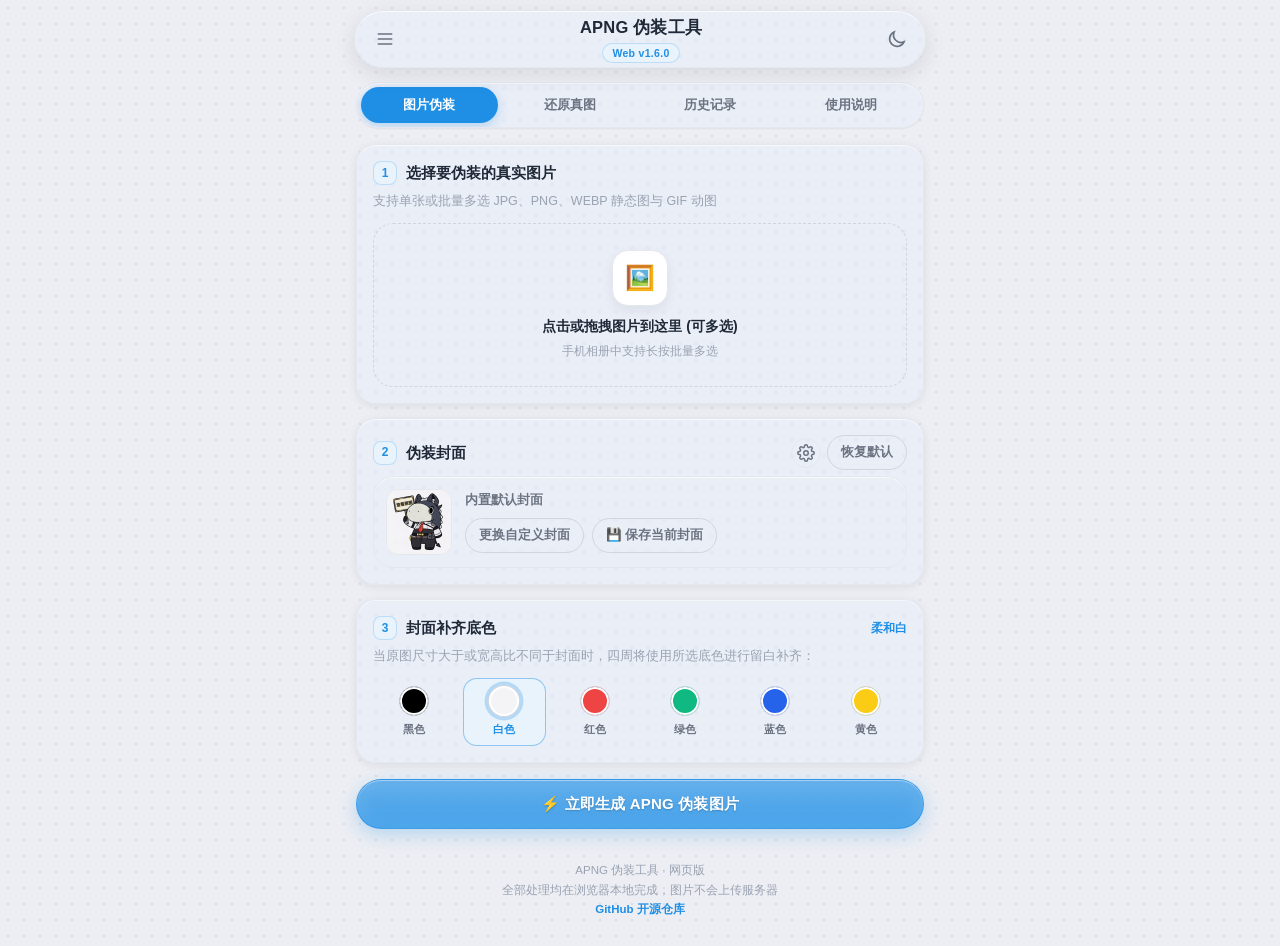
==== commit 3ea38bdf: "chore(apk): 网页版壳内置页面同步 v1.6.0 - webview_app assets/web 同步 Web v1.6.0（经典幻影四合一：光棱制作/解码/高级编码） - 修复 asse" ====
--- a/webview_app/src/main/assets/web/index.html
+++ b/webview_app/src/main/assets/web/index.html
@@ -13,7 +13,7 @@
       document.documentElement.classList.toggle("dark", !!dark);
     })();
   </script>
-  <link rel="stylesheet" href="css/style.css?v=1.5.8.3">
+  <link rel="stylesheet" href="css/style.css?v=1.6.0.0">
 </head>
 <body>
 
@@ -26,7 +26,7 @@
       </button>
       <div class="app-head-center">
         <div class="app-title">APNG 伪装工具</div>
-        <div class="app-badge">Web v1.5.8</div>
+        <div class="app-badge">Web v1.6.0</div>
       </div>
       <div class="app-header-actions">
         <button id="btn-header-home" class="icon-btn" aria-label="回到主页" title="回到主页" hidden>
@@ -63,6 +63,10 @@
       <span class="menu-item-icon"><svg viewBox="0 0 24 24" width="18" height="18" fill="none" stroke="currentColor" stroke-width="2" stroke-linecap="round" stroke-linejoin="round"><rect x="3" y="3" width="7" height="18" rx="1.5"/><rect x="14" y="3" width="7" height="18" rx="1.5"/></svg></span>
       <span class="menu-item-text"><strong>图片处理</strong><em>拼接 / 网格 / 九宫格切图 / 覆盖 / 证件照</em></span>
     </button>
+    <button class="menu-item" data-tab="page-classic">
+      <span class="menu-item-icon"><svg viewBox="0 0 24 24" width="18" height="18" fill="none" stroke="currentColor" stroke-width="2" stroke-linecap="round" stroke-linejoin="round"><circle cx="12" cy="12" r="9"/><path d="M12 3a9 9 0 0 1 0 18z" fill="currentColor" stroke="none"/></svg></span>
+      <span class="menu-item-text"><strong>经典幻影</strong><em>黑白幻影 / 光棱解码 / 多图阈值编码</em></span>
+    </button>
     <button class="menu-item" data-tab="page-md5">
       <span class="menu-item-icon"><svg viewBox="0 0 24 24" width="18" height="18" fill="none" stroke="currentColor" stroke-width="2" stroke-linecap="round" stroke-linejoin="round"><path d="M14 3v6h6"/><path d="M14 3H6a2 2 0 0 0-2 2v14a2 2 0 0 0 2 2h12a2 2 0 0 0 2-2V9z"/><path d="M9 13h6M9 17h6"/></svg></span>
       <span class="menu-item-text"><strong>图片工具</strong><em>MD5 增改 / 图片压缩 / 格式转换</em></span>
@@ -88,6 +92,10 @@
         <button class="segmented-btn" data-sub="md5hash">MD5 哈希</button>
         <button class="segmented-btn" data-sub="imgcompress">图片压缩</button>
         <button class="segmented-btn" data-sub="imgconvert">格式转换</button>
+        <button class="segmented-btn" data-clsub="mirage">经典幻影</button>
+        <button class="segmented-btn" data-clsub="encode">光棱制作</button>
+        <button class="segmented-btn" data-clsub="decode">光棱解码</button>
+        <button class="segmented-btn" data-clsub="advanced">高级编码</button>
       </div>
     </div>
   </div>
@@ -455,6 +463,66 @@
         <div class="card-desc">解析图片里隐藏的 EXIF 拍摄信息与 GPS 位置（浏览器本地解析，不上传）。选中图片后自动刷新。</div>
         <div id="meta-view-result"></div>
       </div>
+
+      <div class="card">
+        <div class="card-title"><span class="step-badge">4</span><span class="title-text">信息写入（EXIF 伪造）</span></div>
+        <div class="card-desc">对第 1 步选中的【第一张图片】写入自定义元数据（写入方式与真实相机一致，「信息查看」无法区分）。用途：给自己的图填假位置 / 假时间，避免真实行踪泄露。留空的字段不写入。另有部分专业参数（快门 APEX / 光圈 APEX / 测光 / 闪光灯 / EXIF 版本等）按所选模板自动写入，无需手动填。</div>
+        <div class="ew-slider-row">
+          <span class="ew-slider-label">模板</span>
+          <div class="segmented merge-radius-mode" id="exif-template-group" role="group" aria-label="写入模板">
+            <button class="segmented-btn active" data-tpl="portrait">竖拍模板</button>
+            <button class="segmented-btn" data-tpl="landscape">横拍模板</button>
+          </div>
+        </div>
+        <div class="ov-text-row">
+          <span class="ew-slider-label">相机品牌</span>
+          <input type="text" id="exif-make" class="ov-text-input" maxlength="40">
+        </div>
+        <div class="ov-text-row">
+          <span class="ew-slider-label">相机型号</span>
+          <input type="text" id="exif-model" class="ov-text-input" maxlength="60">
+        </div>
+        <div class="ov-text-row">
+          <span class="ew-slider-label">镜头型号</span>
+          <input type="text" id="exif-lens" class="ov-text-input" maxlength="80">
+        </div>
+        <div class="ew-slider-row">
+          <span class="ew-slider-label">曝光时间</span>
+          <input type="text" id="exif-exposure" class="ov-text-input" inputmode="decimal" placeholder="如 1/100 或 0.01" style="flex: 1; min-width: 0;" maxlength="20">
+        </div>
+        <div class="ew-slider-row">
+          <span class="ew-slider-label">光圈 F</span>
+          <input type="text" id="exif-fnumber" class="ov-text-input" inputmode="decimal" placeholder="如 1.6" style="flex: 1; min-width: 0;" maxlength="10">
+        </div>
+        <div class="ew-slider-row">
+          <span class="ew-slider-label">ISO</span>
+          <input type="text" id="exif-iso" class="ov-text-input" inputmode="numeric" placeholder="如 196" style="flex: 1; min-width: 0;" maxlength="6">
+        </div>
+        <div class="ew-slider-row">
+          <span class="ew-slider-label">焦距 mm</span>
+          <input type="text" id="exif-focal" class="ov-text-input" inputmode="decimal" placeholder="如 6.06" style="flex: 1; min-width: 0;" maxlength="10">
+        </div>
+        <div class="ov-text-row">
+          <span class="ew-slider-label">拍摄时间</span>
+          <input type="text" id="exif-datetime" class="ov-text-input" placeholder="格式 2026:11:04 12:00:00（留空 = 自动填当前时间）" maxlength="19">
+        </div>
+        <div class="ov-text-row">
+          <span class="ew-slider-label">修改时间</span>
+          <input type="text" id="exif-modify" class="ov-text-input" placeholder="留空 = 同拍摄时间" maxlength="19">
+        </div>
+        <div class="ew-slider-row">
+          <span class="ew-slider-label">纬度</span>
+          <input type="text" id="exif-lat" class="ov-text-input" inputmode="decimal" placeholder="如 31.2304（留空不写 GPS）" style="flex: 1; min-width: 0;">
+        </div>
+        <div class="ew-slider-row">
+          <span class="ew-slider-label">经度</span>
+          <input type="text" id="exif-lon" class="ov-text-input" inputmode="decimal" placeholder="如 121.4737（负数=南/西半球）" style="flex: 1; min-width: 0;">
+        </div>
+        <div class="action-row" style="margin-top: 12px;">
+          <button id="btn-exif-write" class="btn-primary-large" style="margin-top: 0;">✍️ 写入并保存</button>
+        </div>
+        <div id="txt-exif-result" class="card-desc" style="margin-top: 10px; margin-bottom: 0;"></div>
+      </div>
     </section>
 
     <!-- PAGE 8: 电子包浆 -->
@@ -695,7 +763,7 @@
           <div class="ew-slider-row">
             <span class="ew-slider-label">裁切</span>
             <div class="merge-bg-row">
-              <div class="segmented merge-radius-mode" id="gm-fit-group" role="group" aria-label="填充方式" style="transform-origin: left center;">
+              <div class="segmented merge-radius-mode" id="gm-fit-group" role="group" aria-label="填充方式">
                 <button class="segmented-btn active" data-fit="cover">填满裁切</button>
                 <button class="segmented-btn" data-fit="contain">完整留白</button>
               </div>
@@ -744,12 +812,24 @@
 
         <div class="card">
           <div class="card-title"><span class="step-badge">2</span><span class="title-text">切图设置</span></div>
-          <div class="segmented" id="grid-mode-group" role="group" aria-label="切图模式">
-            <button class="segmented-btn active" data-grid-mode="square">正方形 3x3</button>
-            <button class="segmented-btn" data-grid-mode="full">完整 3x3</button>
+          <div class="ew-slider-row">
+            <span class="ew-slider-label">布局</span>
+            <div class="segmented" id="grid-layout-group" role="group" aria-label="切图布局">
+              <button class="segmented-btn active" data-rows="3" data-cols="3">3×3</button>
+              <button class="segmented-btn" data-rows="2" data-cols="2">2×2</button>
+              <button class="segmented-btn" data-rows="1" data-cols="3">1×3</button>
+              <button class="segmented-btn" data-rows="2" data-cols="3">2×3</button>
+            </div>
+          </div>
+          <div class="ew-slider-row" id="row-grid-square">
+            <span class="ew-slider-label">裁切</span>
+            <div class="segmented" id="grid-mode-group" role="group" aria-label="裁切方式">
+              <button class="segmented-btn active" data-grid-mode="square">先裁正方形</button>
+              <button class="segmented-btn" data-grid-mode="full">不裁剪</button>
+            </div>
           </div>
           <div class="card-desc" style="margin-top: 8px; font-size: 11.5px;">
-            正方形 3x3：先居中裁成正方形再九等分，每块完全一样大，发圈效果最整齐；完整 3x3：直接九等分原图，不裁不掉内容，适合比例接近方形的图
+            先裁正方形：居中裁成方形再等分，每块完全一样大，发圈效果最整齐（1×3 布局不适用）；不裁剪：直接等分原图，不裁掉内容。1×3 = 横向三连条，2×3 = 两行三列六宫格
           </div>
           <div class="action-row" style="margin-top: 12px;">
             <button id="btn-grid-run" class="btn-primary-large" style="margin-top: 0;">#️⃣ 立即切图</button>
@@ -759,9 +839,9 @@
 
         <div class="card" id="card-grid-result" style="display: none;">
           <div class="card-title" id="txt-grid-result-title">#️⃣ 切图完成</div>
-          <div id="grid-frame-list" class="split-frame-grid grid-3x3"></div>
+          <div id="grid-frame-list" class="split-frame-grid"></div>
           <div class="action-row" style="margin-top: 12px;">
-            <button id="btn-grid-download" class="btn-primary-large" style="margin-top: 0;">💾 一键保存全部九张</button>
+            <button id="btn-grid-download" class="btn-primary-large" style="margin-top: 0;">💾 一键保存全部</button>
           </div>
         </div>
       </div>
@@ -878,7 +958,7 @@
             </div>
             <div class="ew-slider-row">
               <span class="ew-slider-label">样式</span>
-              <div class="segmented merge-radius-mode" id="ov-text-weight-group" role="group" aria-label="字重" style="transform-origin: left center;">
+              <div class="segmented merge-radius-mode" id="ov-text-weight-group" role="group" aria-label="字重">
                 <button class="segmented-btn" data-weight="normal">细</button>
                 <button class="segmented-btn active" data-weight="bold">粗</button>
               </div>
@@ -981,11 +1061,19 @@
       <div class="card">
         <div class="card-title"><span class="step-badge">1</span><span class="title-text">选择文件</span></div>
         <div class="card-desc">任意文件均可；读取与修改全程本地完成，不上传服务器</div>
-        <div class="upload-box" id="box-md5-upload">
-          <input type="file" id="input-md5-file" multiple style="display: none;">
-          <div class="upload-icon">#️⃣</div>
-          <div class="upload-text">点击或拖拽文件到这里</div>
-          <div class="upload-hint">可多选 / 多张拖入，批量读取与修改</div>
+        <div class="md5-upload-row">
+          <div class="upload-box" id="box-md5-upload">
+            <input type="file" id="input-md5-file" multiple style="display: none;">
+            <div class="upload-icon">#️⃣</div>
+            <div class="upload-text">选择文件</div>
+            <div class="upload-hint">任意文件均可（APK / 安装包等）</div>
+          </div>
+          <div class="upload-box" id="box-md5-img">
+            <input type="file" id="input-md5-image" accept="image/*" multiple style="display: none;">
+            <div class="upload-icon">🖼️</div>
+            <div class="upload-text">选择图片</div>
+            <div class="upload-hint">手机可直调相册（JPG/PNG 等）</div>
+          </div>
         </div>
         <div id="badge-md5-info" class="file-info-badge"></div>
         <div id="txt-md5-hashes" class="md5-hash-list" style="display: none;"></div>
@@ -1030,6 +1118,10 @@
             <img id="img-cp-preview" class="file-preview-img" alt="原图预览">
           </div>
           <div id="badge-cp-info" class="file-info-badge"></div>
+          <div id="cp-file-list" class="merge-file-list"></div>
+          <div class="action-row" id="cp-file-actions" style="display: none;">
+            <button id="btn-cp-clearfiles" class="btn-outline" style="flex: 1;">🧹 全部移除</button>
+          </div>
         </div>
 
         <div class="card">
@@ -1044,9 +1136,10 @@
               <button class="segmented-btn active" data-cp-mode="quality">仅画质</button>
               <button class="segmented-btn" data-cp-mode="scale">仅尺寸</button>
               <button class="segmented-btn" data-cp-mode="both">画质+尺寸</button>
-            </div>
-          </div>
-          <div class="ew-slider-row">
+              <button class="segmented-btn" data-cp-mode="target">目标体积</button>
+            </div>
+          </div>
+          <div class="ew-slider-row" id="row-cp-quality">
             <span class="ew-slider-label">画质</span>
             <input type="range" id="cp-slider-quality" class="ew-slider" min="0.1" max="1" step="0.01" value="0.8">
             <span class="ew-slider-val" id="cp-val-quality">80%</span>
@@ -1055,6 +1148,11 @@
             <span class="ew-slider-label">尺寸</span>
             <input type="range" id="cp-slider-scale" class="ew-slider" min="0.1" max="1" step="0.01" value="1">
             <span class="ew-slider-val" id="cp-val-scale">100%</span>
+          </div>
+          <div class="ew-slider-row" id="row-cp-target" style="opacity: .45; pointer-events: none;">
+            <span class="ew-slider-label">目标体积</span>
+            <input type="text" id="input-cp-target" class="ov-text-input" inputmode="decimal" placeholder="如 500" style="flex: 1; min-width: 0; max-width: 120px;" maxlength="6" value="500">
+            <span class="ew-slider-label" style="flex: 0 0 auto;">KB / 张</span>
           </div>
           <div class="card-desc" id="txt-cp-size-hint" style="margin-bottom: 0;">等比例缩放：宽高同时缩放，不变形；输出仍为 JPG</div>
         </div>
@@ -1065,7 +1163,7 @@
               <button id="btn-cp-clear" class="gm-reset-btn" type="button">清空全部</button>
             </span>
           </div>
-          <div class="card-desc" id="txt-cp-summary">拖动画质滑条实时更新（预览为缩小版画质示意，保存为原图高清压缩）</div>
+          <div class="card-desc" id="txt-cp-summary">选择图片后自动计算（目标体积模式显示精确最终体积）</div>
           <div id="cp-preview-gallery" class="cp-preview-gallery cp-preview-vertical"></div>
           <div id="cp-result-list" class="cp-result-list"></div>
           <div class="action-row" style="margin-top: 12px;">
@@ -1097,7 +1195,7 @@
           <div class="card-title"><span class="step-badge">2</span><span class="title-text">转换设置</span></div>
           <div class="ew-slider-row">
             <span class="ew-slider-label">目标</span>
-            <div class="segmented merge-radius-mode" id="cv-format-group" role="group" aria-label="目标格式" style="transform-origin: left center;">
+            <div class="segmented merge-radius-mode" id="cv-format-group" role="group" aria-label="目标格式">
               <button class="segmented-btn" data-fmt="png">PNG</button>
               <button class="segmented-btn active" data-fmt="jpeg">JPG</button>
               <button class="segmented-btn" data-fmt="webp">WEBP</button>
@@ -1127,6 +1225,259 @@
           <div id="cv-result-list" class="cp-result-list"></div>
           <div class="action-row" style="margin-top: 12px;">
             <button id="btn-cv-download" class="btn-primary-large" style="margin-top: 0;">💾 一键保存全部</button>
+          </div>
+        </div>
+      </div>
+    </section>
+    <!-- PAGE 12: 经典幻影（黑白幻影坦克） -->
+    <section id="page-classic" class="tab-page">
+      <div id="panel-cl-mirage" class="merge-sub-panel">
+      <div class="card">
+        <div class="card-title"><span class="step-badge">1</span><span class="title-text">选择里图与表图</span></div>
+        <div class="card-desc">里图 = 深色背景显示的图，表图 = 浅色背景显示的图；两图会按比例混合成一张灰度图。点击或拖拽均可。</div>
+        <div class="md5-upload-row">
+          <div class="upload-box" id="box-cl-inner">
+            <input type="file" id="input-cl-inner" accept="image/*" style="display: none;">
+            <div class="upload-icon">🌑</div>
+            <div class="upload-text">选择里图</div>
+            <div class="upload-hint">深色背景显示</div>
+            <img id="img-cl-inner" class="file-preview-img" alt="里图预览">
+          </div>
+          <div class="upload-box" id="box-cl-cover">
+            <input type="file" id="input-cl-cover" accept="image/*" style="display: none;">
+            <div class="upload-icon">🌕</div>
+            <div class="upload-text">选择表图</div>
+            <div class="upload-hint">浅色背景显示</div>
+            <img id="img-cl-cover" class="file-preview-img" alt="表图预览">
+          </div>
+        </div>
+        <div id="badge-cl-info" class="file-info-badge"></div>
+      </div>
+
+      <div class="card">
+        <div class="card-title"><span class="step-badge">2</span><span class="title-text">生成设置</span></div>
+        <div class="ew-slider-row">
+          <span class="ew-slider-label">长边</span>
+          <input type="range" id="cl-slider-size" class="ew-slider" min="256" max="2560" step="32" value="1280">
+          <span class="ew-slider-val" id="cl-val-size">1280</span>
+        </div>
+        <div class="ew-slider-row">
+          <span class="ew-slider-label">里图占比</span>
+          <input type="range" id="cl-slider-inner" class="ew-slider" min="0.2" max="0.8" step="0.01" value="0.5">
+          <span class="ew-slider-val" id="cl-val-inner">50%</span>
+        </div>
+        <div class="ew-slider-row">
+          <span class="ew-slider-label">表图占比</span>
+          <input type="range" id="cl-slider-cover" class="ew-slider" min="0.2" max="0.8" step="0.01" value="0.5">
+          <span class="ew-slider-val" id="cl-val-cover">50%</span>
+        </div>
+        <div class="card-desc" style="margin-top: 8px;">占比决定两图的显隐强度（原版默认各 50%）；输出为灰度 PNG，混合方式与真实黑白幻影坦克一致</div>
+        <div class="action-row" style="margin-top: 12px;">
+          <button id="btn-cl-run" class="btn-primary-large" style="margin-top: 0;">🌗 生成经典幻影</button>
+        </div>
+      </div>
+
+      <div class="card" id="card-cl-result" style="display: none;">
+        <div class="card-title">🌗 生成完成</div>
+        <div class="card-desc" id="txt-cl-summary"></div>
+        <div class="merge-preview-frame">
+          <canvas id="canvas-cl-out" class="merge-preview-canvas" hidden></canvas>
+        </div>
+        <div class="card-desc" style="margin-top: 8px;">验证方法：把成品图分别放到深色 / 浅色背景（或 QQ 气泡与点开大图）查看</div>
+        <div class="action-row" style="margin-top: 12px;">
+          <button id="btn-cl-download" class="btn-primary-large" style="margin-top: 0;">💾 保存成品图</button>
+        </div>
+      </div>
+      </div>
+
+      <!-- 子面板 2: 光棱制作（Prism Encode，里表双图阈值棋盘混合） -->
+      <div id="panel-cl-encode" class="merge-sub-panel" hidden>
+        <div class="card">
+          <div class="card-title"><span class="step-badge">1</span><span class="title-text">选择里图与表图</span></div>
+          <div class="card-desc">里图在深色背景显示、表图在浅色背景显示；两图按棋盘遮罩逐像素混合，阈值决定各自亮度压缩。</div>
+          <div class="md5-upload-row">
+            <div class="upload-box" id="box-pe-inner">
+              <input type="file" id="input-pe-inner" accept="image/*" style="display: none;">
+              <div class="upload-icon">🌑</div>
+              <div class="upload-text">选择里图</div>
+              <img id="img-pe-inner" class="file-preview-img" alt="里图预览">
+            </div>
+            <div class="upload-box" id="box-pe-cover">
+              <input type="file" id="input-pe-cover" accept="image/*" style="display: none;">
+              <div class="upload-icon">🌕</div>
+              <div class="upload-text">选择表图</div>
+              <img id="img-pe-cover" class="file-preview-img" alt="表图预览">
+            </div>
+          </div>
+          <div id="badge-pe-info" class="file-info-badge"></div>
+        </div>
+
+        <div class="card">
+          <div class="card-title"><span class="step-badge">2</span><span class="title-text">编码设置</span></div>
+          <div class="ew-slider-row">
+            <span class="ew-slider-label">里阈值</span>
+            <input type="range" id="pe-slider-inner" class="ew-slider" min="1" max="255" step="1" value="24">
+            <span class="ew-slider-val" id="pe-val-inner">24</span>
+          </div>
+          <div class="ew-slider-row">
+            <span class="ew-slider-label">表阈值</span>
+            <input type="range" id="pe-slider-cover" class="ew-slider" min="1" max="255" step="1" value="42">
+            <span class="ew-slider-val" id="pe-val-cover">42</span>
+          </div>
+          <div class="ew-slider-row">
+            <span class="ew-slider-label">最大长或宽</span>
+            <input type="number" id="pe-num-maxsize" class="ew-num" min="10" max="9999" step="1" value="9999">
+          </div>
+          <div class="card-desc" style="margin-top: 4px;">里图最长边超过该值时等比缩小（表图随里图尺寸居中裁剪）；默认 9999 不限制。</div>
+          <div class="ew-slider-row">
+            <span class="ew-slider-label">混合模式</span>
+            <div class="segmented merge-radius-mode" id="pe-blend-group" role="group" aria-label="混合模式">
+              <button class="segmented-btn" data-slope="0" data-gap="1" data-row="1">横条</button>
+              <button class="segmented-btn" data-slope="0" data-gap="1" data-row="0">竖条</button>
+              <button class="segmented-btn active" data-slope="-1" data-gap="1" data-row="0">斜纹</button>
+            </div>
+          </div>
+          <div class="ew-slider-row">
+            <span class="ew-slider-label">间隔</span>
+            <input type="range" id="pe-slider-gap" class="ew-slider" min="1" max="10" step="1" value="1">
+            <span class="ew-slider-val" id="pe-val-gap">1</span>
+          </div>
+          <div class="pe-toggles-row">
+            <label class="meta-toggle"><input type="checkbox" id="chk-pe-inner-gray"><span class="meta-toggle-text">里图转灰度</span></label>
+            <label class="meta-toggle"><input type="checkbox" id="chk-pe-cover-gray"><span class="meta-toggle-text">表图转灰度</span></label>
+            <label class="meta-toggle"><input type="checkbox" id="chk-pe-reverse"><span class="meta-toggle-text">反向亮度映射</span></label>
+          </div>
+          <div class="action-row" style="margin-top: 12px;">
+            <button id="btn-pe-run" class="btn-primary-large" style="margin-top: 0;">🌗 生成</button>
+          </div>
+        </div>
+
+        <div class="card" id="card-pe-result" style="display: none;">
+          <div class="card-title">🌗 生成完成</div>
+          <div class="card-desc" id="txt-pe-summary"></div>
+          <div class="merge-preview-frame">
+            <canvas id="canvas-pe-out" class="merge-preview-canvas" hidden></canvas>
+          </div>
+          <div class="action-row" style="margin-top: 12px;">
+            <button id="btn-pe-download" class="btn-primary-large" style="margin-top: 0;">💾 保存成品图</button>
+          </div>
+        </div>
+      </div>
+
+      <!-- 子面板 3: 光棱解码（Prism Decode） -->
+      <div id="panel-cl-decode" class="merge-sub-panel" hidden>
+        <div class="card">
+          <div class="card-title"><span class="step-badge">1</span><span class="title-text">选择幻影图</span></div>
+          <div class="card-desc">把别人发的幻影坦克图按灰度窗口扫描出隐藏内容。支持 JPG / PNG，点击或拖拽。</div>
+          <div class="upload-box" id="box-pd-upload">
+            <input type="file" id="input-pd-upload" accept="image/*" style="display: none;">
+            <div class="upload-icon">🔍</div>
+            <div class="upload-text">点击或拖拽幻影图到这里</div>
+            <div class="upload-hint">解码全程在本地浏览器完成</div>
+            <img id="img-pd-preview" class="file-preview-img" alt="幻影图预览">
+          </div>
+          <div id="badge-pd-info" class="file-info-badge"></div>
+        </div>
+
+        <div class="card" id="card-pd-result" style="display: none;">
+          <div class="card-title">🔍 解码完成</div>
+          <div class="card-desc" id="txt-pd-summary"></div>
+          <div class="merge-preview-frame">
+            <canvas id="canvas-pd-out" class="merge-preview-canvas" hidden></canvas>
+          </div>
+          <div class="action-row" style="margin-top: 12px;">
+            <button id="btn-pd-download" class="btn-primary-large" style="margin-top: 0;">💾 保存显示图像</button>
+          </div>
+        </div>
+
+        <div class="card">
+          <div class="card-title"><span class="step-badge">2</span><span class="title-text">阈值调整 <span style="color: var(--text-faint); font-weight: 400;">（实时渲染）</span></span></div>
+          <div class="ew-slider-row">
+            <span class="ew-slider-label">下限</span>
+            <input type="range" id="pd-slider-low" class="ew-slider" min="0" max="255" step="1" value="0">
+            <input type="number" id="pd-num-low" class="ew-num" min="0" max="255" step="1" value="0">
+          </div>
+          <div class="ew-slider-row">
+            <span class="ew-slider-label">上限</span>
+            <input type="range" id="pd-slider-high" class="ew-slider" min="0" max="255" step="1" value="24">
+            <input type="number" id="pd-num-high" class="ew-num" min="0" max="255" step="1" value="24">
+          </div>
+          <div class="card-desc">灰度在 [下限, 上限] 窗口内的像素还原为真彩并拉伸对比度；窗口外像素进入扩散填充。拉动滑条实时渲染。</div>
+        </div>
+
+        <div class="card">
+          <div class="card-title"><span class="step-badge">3</span><span class="title-text">对比度调整</span></div>
+          <div class="ew-slider-row">
+            <span class="ew-slider-label">对比度</span>
+            <input type="range" id="pd-slider-contrast" class="ew-slider" min="0" max="100" step="5" value="0">
+            <input type="number" id="pd-num-contrast" class="ew-num" min="0" max="100" step="1" value="0">
+            <button id="pd-reset-contrast" class="gm-reset-btn" type="button">重置对比度</button>
+          </div>
+        </div>
+
+        <div class="card">
+          <div class="card-title"><span class="step-badge">4</span><span class="title-text">其他像素处理方式</span></div>
+          <div class="ew-slider-row">
+            <span class="ew-slider-label">方式</span>
+            <div class="segmented merge-radius-mode" id="pd-method-group" role="group" aria-label="填充方式">
+              <button class="segmented-btn active" data-pdm="ltavg">临近均值</button>
+              <button class="segmented-btn" data-pdm="transparent">置为透明</button>
+              <button class="segmented-btn" data-pdm="black">置为黑色</button>
+              <button class="segmented-btn" data-pdm="white">置为白色</button>
+            </div>
+          </div>
+          <div class="ew-slider-row" id="row-pd-iterations">
+            <span class="ew-slider-label">扩散迭代</span>
+            <input type="range" id="pd-slider-iterations" class="ew-slider" min="1" max="100" step="1" value="16">
+            <input type="number" id="pd-num-iterations" class="ew-num" min="1" max="100" step="1" value="16">
+          </div>
+          <div class="card-desc" style="margin-top: 8px;">临近均值 = 每轮用已还原邻居的高斯加权均值向外扩散一圈；迭代越多扩散越远（大间隙需要 100 次）。</div>
+        </div>
+
+      </div>
+
+      <!-- 子面板 3: 高级编码（Prism Advanced Encode，多图阈值分区） -->
+      <div id="panel-cl-advanced" class="merge-sub-panel" hidden>
+        <div class="card">
+          <div class="card-title"><span class="step-badge">1</span><span class="title-text">输入图片</span></div>
+          <div class="card-desc">添加多张图片，每张分配一个灰度窗口（不同亮度区间显示不同图）。按 (x+y) 棋盘权重交替取样。</div>
+          <div id="adv-input-list"></div>
+          <div class="action-row" style="margin-top: 12px;">
+            <button id="btn-adv-add" class="btn-outline" style="flex: 1;">➕ 添加图片</button>
+          </div>
+        </div>
+
+        <div class="card">
+          <div class="card-title"><span class="step-badge">2</span><span class="title-text">编码设置</span></div>
+          <div class="ew-slider-row">
+            <span class="ew-slider-label">输出宽 × 高</span>
+            <input type="number" id="adv-num-width" class="ew-num" min="10" max="10000" step="1" value="1000">
+            <span class="ew-slider-label" style="min-width: auto;">×</span>
+            <input type="number" id="adv-num-height" class="ew-num" min="10" max="10000" step="1" value="1000">
+            <span class="ew-slider-label" style="min-width: auto;">px</span>
+          </div>
+          <label class="meta-toggle">
+            <input type="checkbox" id="chk-adv-lock-ratio" checked>
+            <span class="meta-toggle-text">锁定第一张图的宽高比（勾选后高度按比例自动计算，手动高度不生效）</span>
+          </label>
+          <div class="card-desc" style="margin-top: 8px;">每张图可单独调整灰度窗口（下限/上限）与权重；权重越大在棋盘交替中占比越多。窗口重叠会冲突，提示后可勾选忽略。</div>
+          <div class="action-row" style="margin-top: 12px;">
+            <button id="btn-adv-run" class="btn-primary-large" style="margin-top: 0;">🌈 生成多图幻影</button>
+          </div>
+          <label class="meta-toggle" style="margin-top: 10px;">
+            <input type="checkbox" id="chk-adv-conflict" checked>
+            <span class="meta-toggle-text">窗口冲突时警告（关闭则静默忽略）</span>
+          </label>
+        </div>
+
+        <div class="card" id="card-adv-result" style="display: none;">
+          <div class="card-title">🌈 生成完成</div>
+          <div class="card-desc" id="txt-adv-summary"></div>
+          <div class="merge-preview-frame">
+            <canvas id="canvas-adv-out" class="merge-preview-canvas" hidden></canvas>
+          </div>
+          <div class="action-row" style="margin-top: 12px;">
+            <button id="btn-adv-download" class="btn-primary-large" style="margin-top: 0;">💾 保存成品图</button>
           </div>
         </div>
       </div>
@@ -1196,7 +1547,7 @@
 <script src="js/MiniZlib.js"></script>
 <script src="js/default_cover.js"></script>
 <script src="js/ew_watermarks.js"></script>
-<script src="js/app.js?v=1.5.8.3"></script>
+<script src="js/app.js?v=1.6.0.0"></script>
 
 </body>
 </html>
--- a/webview_app/src/main/assets/web/css/style.css
+++ b/webview_app/src/main/assets/web/css/style.css
@@ -624,9 +624,21 @@
 
 /* 圆角应用对象切换（单图/整图）：紧凑版分段按钮 */
 .merge-radius-mode {
-  flex: 0 0 auto;
-  scale: 0.82;
-  transform-origin: right center;
+  flex: 1 1 auto;
+  min-width: 0;
+  display: flex !important;
+  grid-auto-flow: unset;
+  border-radius: 999px;
+}
+.merge-radius-mode .segmented-btn {
+  white-space: nowrap;
+  padding: 6px 4px;
+  font-size: 13px;
+  flex: 1 1 0;
+  min-width: 0;
+  text-align: center;
+  overflow: hidden;
+  text-overflow: ellipsis;
 }
 
 /* ===== 内容区 ===== */
@@ -1205,9 +1217,18 @@
   white-space: nowrap;
 }
 
-/* 九宫格切图结果：固定 3x3 排布，还原切图布局 */
-.grid-3x3 {
-  grid-template-columns: repeat(3, 1fr) !important;
+
+/* 九宫格切图：布局/裁切选择器撑满整行（ew-slider-row 内的 segmented 默认收缩太挤） */
+#grid-layout-group,
+#grid-mode-group {
+  flex: 1;
+  min-width: 0;
+}
+
+#grid-layout-group .segmented-btn,
+#grid-mode-group .segmented-btn {
+  padding: 8px 4px;
+  white-space: nowrap;
 }
 
 /* ===== 覆盖图片 ===== */
@@ -1486,6 +1507,22 @@
 
 .cp-preview-del:hover { background: var(--danger); }
 
+/* MD5 工具：双上传框（左文件/右图片），窄屏纵向堆叠 */
+.md5-upload-row {
+  display: flex;
+  gap: 10px;
+  align-items: stretch;
+}
+
+.md5-upload-row .upload-box {
+  flex: 1;
+  min-width: 0;
+}
+
+@media (max-width: 480px) {
+  .md5-upload-row { flex-direction: column; }
+}
+
 /* MD5 工具：多文件列表 */
 .md5-hash-list {
   margin-top: 10px;
@@ -2356,26 +2393,6 @@
 }
 
 
-  position: absolute;
-  top: 50%;
-  transform: translateY(-50%);
-  width: 44px;
-  height: 44px;
-  display: inline-flex;
-  align-items: center;
-  justify-content: center;
-  border-radius: 999px;
-  border: 1px solid rgba(255, 255, 255, 0.25);
-  background: rgba(255, 255, 255, 0.14);
-  -webkit-backdrop-filter: blur(12px);
-  backdrop-filter: blur(12px);
-  color: #FFFFFF;
-  cursor: pointer;
-  z-index: 3;
-  transition: background-color .16s ease, transform .16s ease, opacity .16s ease;
-}
-
-
 
 .modal-hint {
   display: flex;
@@ -2481,3 +2498,11 @@
   padding-top: 10px;
   margin-bottom: 0 !important;
 }
+/* 光棱制作：三个开关横排一行 */
+.pe-toggles-row {
+  display: flex;
+  flex-wrap: wrap;
+  gap: 4px 18px;
+  margin-top: 10px;
+}
+.pe-toggles-row .meta-toggle { margin: 0; }
